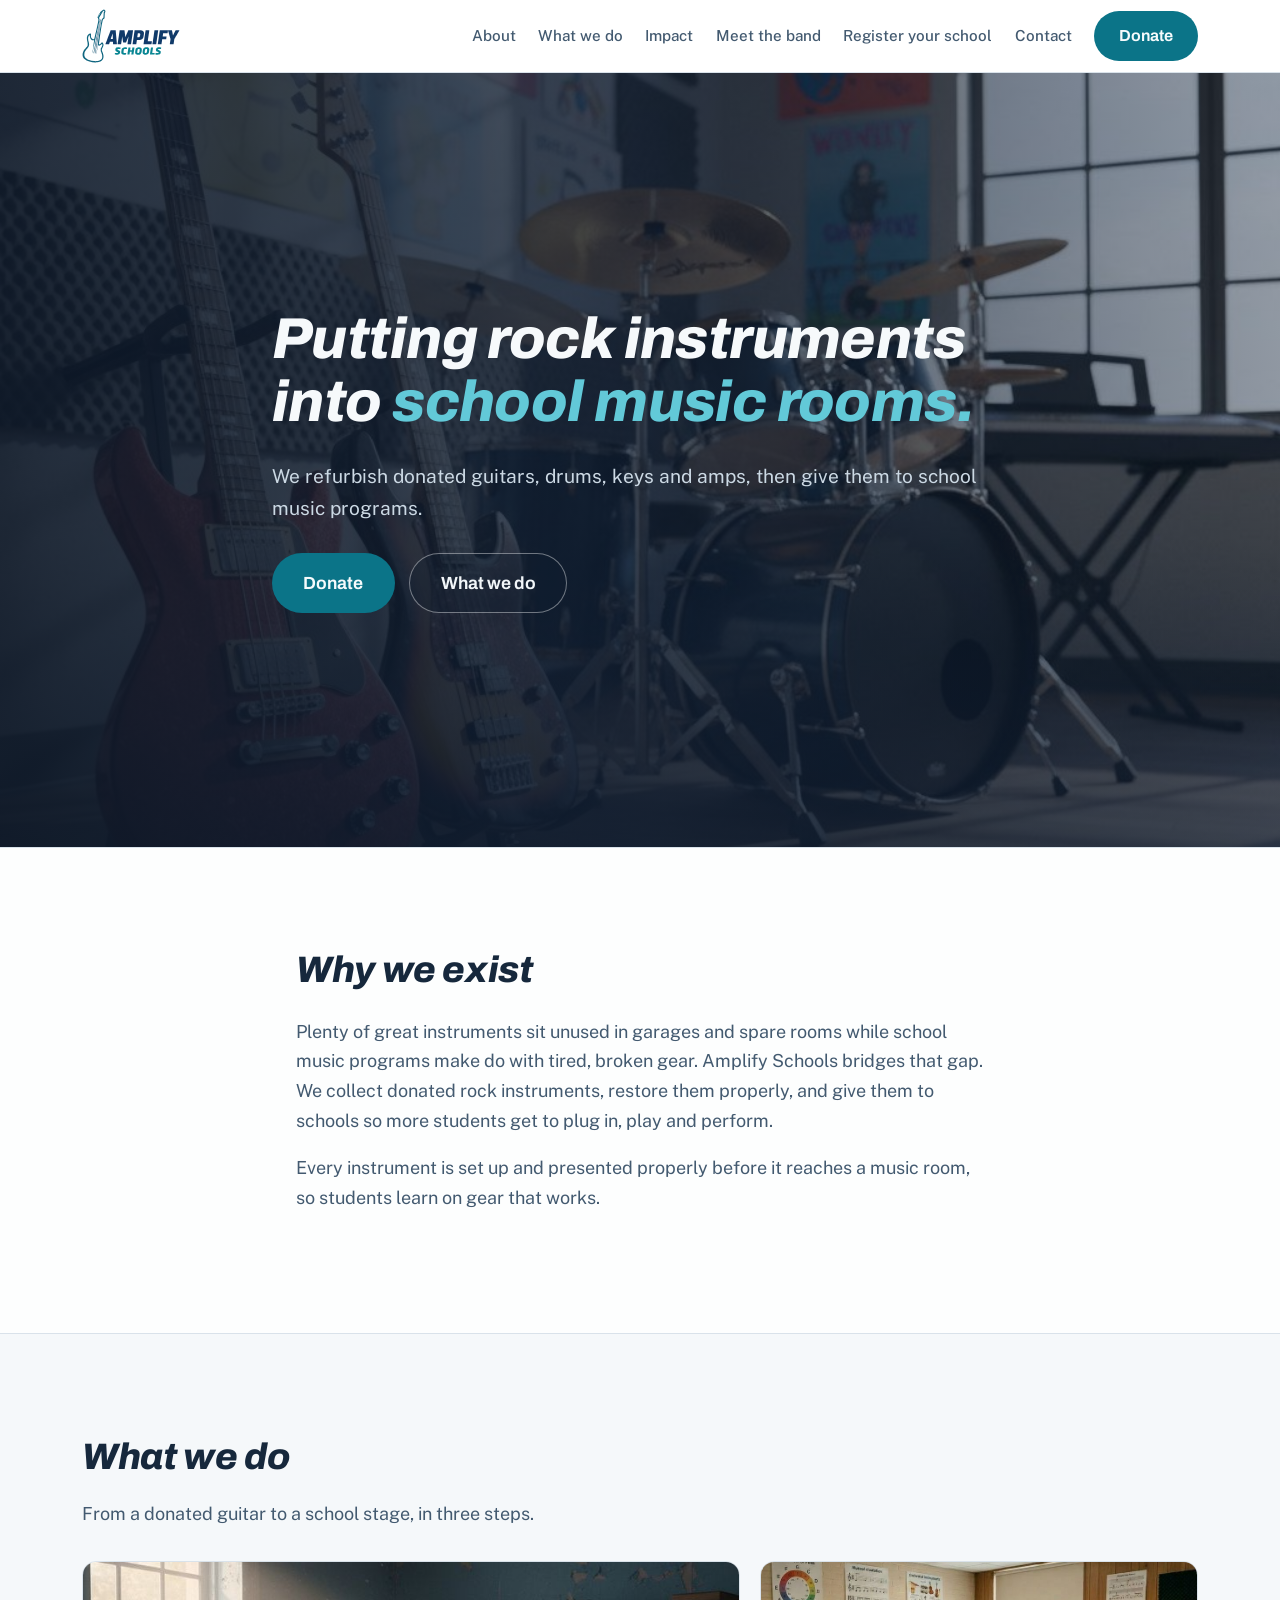
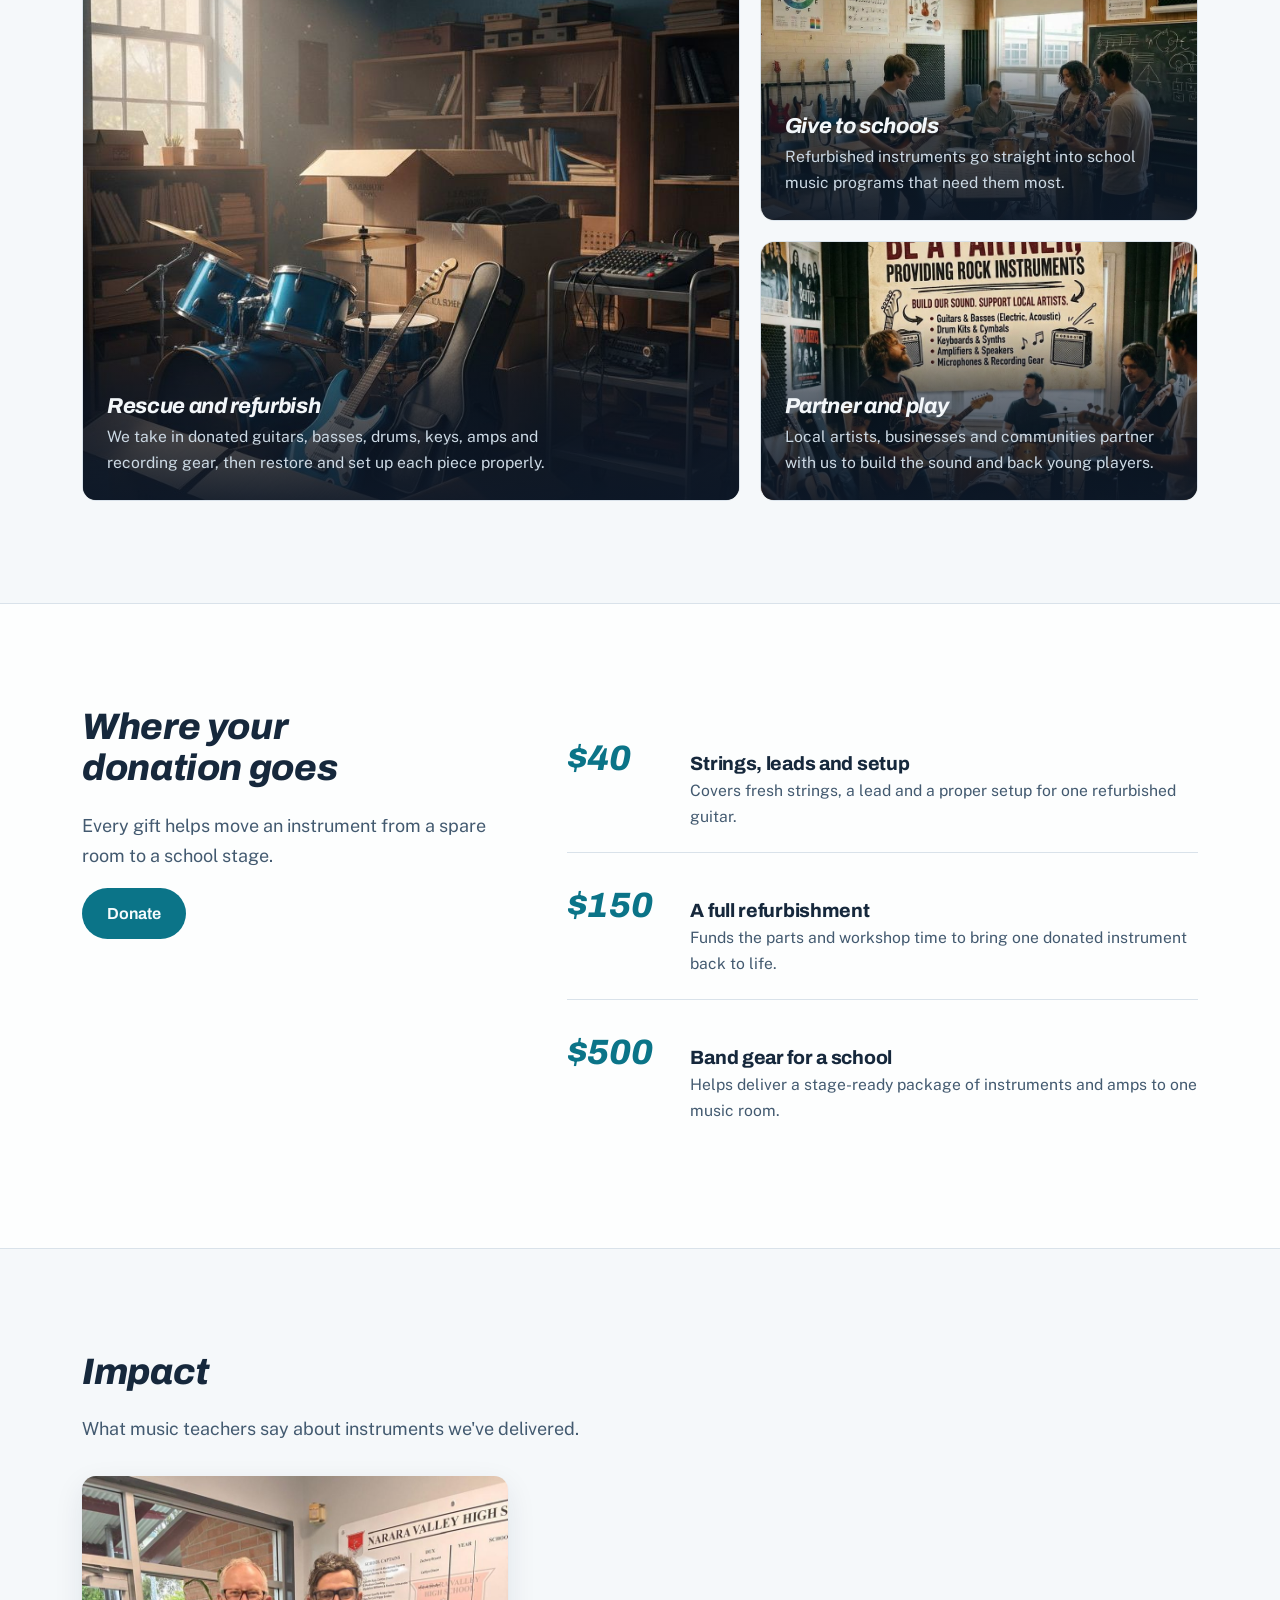
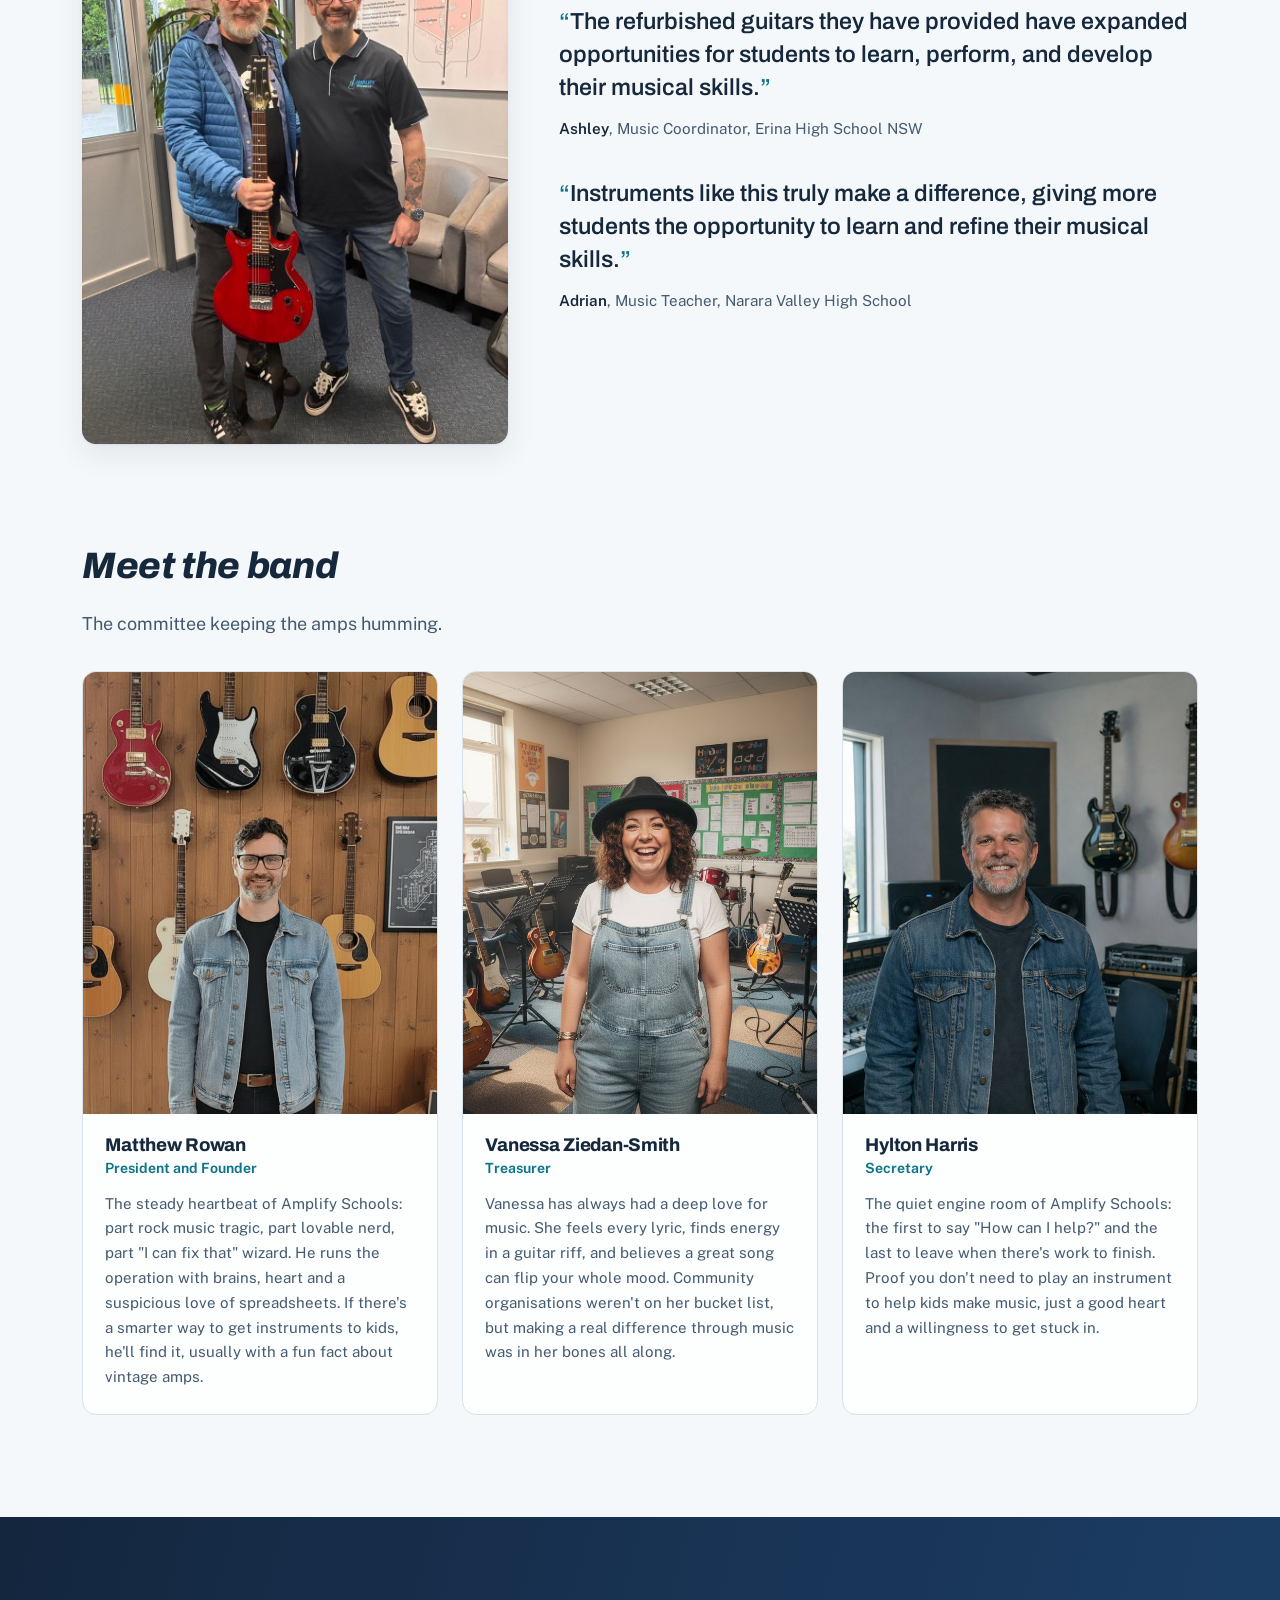
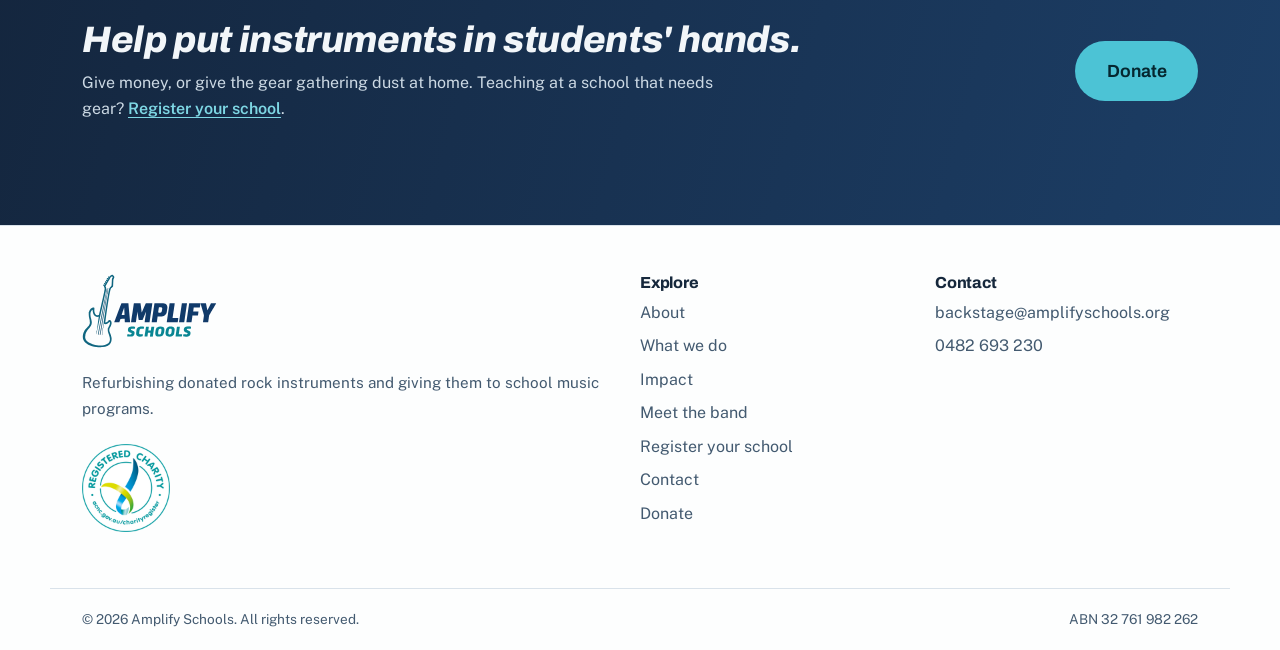
==== index.html @ 99ada8d9 "Help Google treat amplifyschools.org as the official site The site is published in two places (Hosti" ====
<!doctype html>
<html lang="en-AU">
<head>
  <meta charset="utf-8">
  <meta name="viewport" content="width=device-width, initial-scale=1">
  <title>Amplify Schools | Rock instruments for school music programs</title>
  <meta name="description" content="Amplify Schools refurbishes donated guitars, drums, keyboards and amps and gives them to school music programs. Donate money or instruments today.">
  <link rel="canonical" href="https://amplifyschools.org/">
  <meta property="og:title" content="Amplify Schools">
  <meta property="og:description" content="Putting rock instruments into school music rooms.">
  <meta property="og:type" content="website">
  <meta property="og:url" content="https://amplifyschools.org/">
  <meta property="og:site_name" content="Amplify Schools">
  <meta property="og:locale" content="en_AU">
  <meta property="og:image" content="https://amplifyschools.org/assets/img/hero-music-room.jpg">
  <script type="application/ld+json">
  {
    "@context": "https://schema.org",
    "@graph": [
      {
        "@type": "NGO",
        "@id": "https://amplifyschools.org/#organization",
        "name": "Amplify Schools",
        "legalName": "Amplify Schools Incorporated",
        "url": "https://amplifyschools.org/",
        "logo": "https://amplifyschools.org/assets/img/logo.svg",
        "image": "https://amplifyschools.org/assets/img/hero-music-room.jpg",
        "description": "Amplify Schools is an Australian registered charity that refurbishes donated guitars, drums, keyboards and amps and gives them to school music programs.",
        "email": "backstage@amplifyschools.org",
        "telephone": "+61 482 693 230",
        "identifier": {
          "@type": "PropertyValue",
          "propertyID": "ABN",
          "value": "32 761 982 262"
        },
        "areaServed": {
          "@type": "Country",
          "name": "Australia"
        }
      },
      {
        "@type": "WebSite",
        "@id": "https://amplifyschools.org/#website",
        "name": "Amplify Schools",
        "url": "https://amplifyschools.org/",
        "inLanguage": "en-AU",
        "publisher": { "@id": "https://amplifyschools.org/#organization" }
      }
    ]
  }
  </script>
  <link rel="icon" href="data:image/svg+xml,%3Csvg xmlns='http://www.w3.org/2000/svg' viewBox='0 0 64 64'%3E%3Crect width='64' height='64' rx='14' fill='%231c3e66'/%3E%3Ctext x='33' y='47' font-family='Arial, sans-serif' font-size='42' font-weight='800' font-style='italic' text-anchor='middle' fill='%234cc3d5'%3EA%3C/text%3E%3C/svg%3E">
  <link rel="preload" href="assets/fonts/archivo-latin-wght-italic.woff2" as="font" type="font/woff2" crossorigin>
  <link rel="preload" href="assets/fonts/public-sans-latin-wght-normal.woff2" as="font" type="font/woff2" crossorigin>
  <link rel="stylesheet" href="assets/css/styles.css?v=14">
  <script>document.documentElement.classList.add("js");</script>
</head>
<body>
  <a class="skip-link" href="#main">Skip to content</a>

  <header class="site-header">
    <nav class="nav container" aria-label="Main">
      <a class="brand" href="index.html" aria-label="Amplify Schools home">
          <picture>
            <source srcset="assets/img/logo-dark.svg" media="(prefers-color-scheme: dark)">
            <img class="brand-logo" src="assets/img/logo.svg" alt="Amplify Schools" width="1960" height="1077">
          </picture>
        </a>
      <button class="nav-toggle" aria-expanded="false" aria-controls="nav-links">Menu</button>
      <ul class="nav-links" id="nav-links">
        <li><a href="#about">About</a></li>
        <li><a href="#programs">What we do</a></li>
        <li><a href="#impact">Impact</a></li>
        <li><a href="#band">Meet the band</a></li>
        <li><a href="register.html">Register your school</a></li>
        <li><a href="contact.html">Contact</a></li>
        <li class="nav-cta"><a class="btn btn-primary" href="donate.html">Donate</a></li>
      </ul>
    </nav>
  </header>

  <main id="main">

    <!-- ===== Cinematic hero ===== -->
    <section class="hero-cinema">
      <img class="hero-bg" src="assets/img/hero-music-room.jpg" alt="" width="1024" height="768" fetchpriority="high">
      <div class="container">
        <div class="hero-content">
          <h1>Putting rock instruments into <span class="accent-word">school music rooms.</span></h1>
          <p class="lede">We refurbish donated guitars, drums, keys and amps, then give them to school music programs.</p>
          <div class="hero-actions">
            <a class="btn btn-primary btn-lg" href="donate.html">Donate</a>
            <a class="btn btn-ghost-light btn-lg" href="#programs">What we do</a>
          </div>
        </div>
      </div>
    </section>

    <!-- ===== Mission ===== -->
    <section class="mission section" id="about">
      <div class="container mission-inner reveal">
        <h2>Why we exist</h2>
        <!-- EDIT ME: tune this to your official mission wording -->
        <p class="lede">Plenty of great instruments sit unused in garages and spare rooms while school music programs make do with tired, broken gear. Amplify Schools bridges that gap. We collect donated rock instruments, restore them properly, and give them to schools so more students get to plug in, play and perform.</p>
        <p class="lede">Every instrument is set up and presented properly before it reaches a music room, so students learn on gear that works.</p>
      </div>
    </section>

    <!-- ===== Programs ===== -->
    <section class="section" id="programs">
      <div class="container">
        <div class="reveal">
          <h2>What we do</h2>
          <p class="lede" style="margin-bottom: 2rem;">From a donated guitar to a school stage, in three steps.</p>
        </div>
        <div class="programs-grid reveal">
          <article class="program-card feature">
            <img src="assets/img/program-refurbish.jpg" alt="Donated guitars and drums being unboxed in a workshop" width="819" height="1024" loading="lazy">
            <div class="program-body">
              <h3>Rescue and refurbish</h3>
              <p>We take in donated guitars, basses, drums, keys, amps and recording gear, then restore and set up each piece properly.</p>
            </div>
          </article>
          <article class="program-card">
            <img src="assets/img/program-schools.jpg" alt="Students playing guitars and drums together in a school music classroom" width="1000" height="666" loading="lazy">
            <div class="program-body">
              <h3>Give to schools</h3>
              <p>Refurbished instruments go straight into school music programs that need them most.</p>
            </div>
          </article>
          <article class="program-card">
            <img src="assets/img/program-partners.jpg" alt="A band playing beneath an Amplify Schools partner banner about providing rock instruments" width="1000" height="666" loading="lazy">
            <div class="program-body">
              <h3>Partner and play</h3>
              <p>Local artists, businesses and communities partner with us to build the sound and back young players.</p>
            </div>
          </article>
        </div>
      </div>
    </section>

    <!-- ===== Donation tiers ===== -->
    <section class="tiers section">
      <div class="container tiers-grid">
        <div class="tiers-copy reveal">
          <h2>Where your donation goes</h2>
          <p class="lede">Every gift helps move an instrument from a spare room to a school stage.</p>
          <p><a class="btn btn-primary" href="donate.html">Donate</a></p>
        </div>
        <!-- EDIT ME: adjust amounts and descriptions to your real refurbishment costs -->
        <ul class="tier-list reveal">
          <li class="tier-row">
            <span class="tier-amount">$40</span>
            <div>
              <h3>Strings, leads and setup</h3>
              <p>Covers fresh strings, a lead and a proper setup for one refurbished guitar.</p>
            </div>
          </li>
          <li class="tier-row">
            <span class="tier-amount">$150</span>
            <div>
              <h3>A full refurbishment</h3>
              <p>Funds the parts and workshop time to bring one donated instrument back to life.</p>
            </div>
          </li>
          <li class="tier-row">
            <span class="tier-amount">$500</span>
            <div>
              <h3>Band gear for a school</h3>
              <p>Helps deliver a stage-ready package of instruments and amps to one music room.</p>
            </div>
          </li>
        </ul>
      </div>
    </section>

    <!-- ===== Impact ===== -->
    <section class="section" id="impact">
      <div class="container">
        <div class="reveal">
          <h2>Impact</h2>
          <p class="lede" style="margin-bottom: 2rem;">What music teachers say about instruments we've delivered.</p>
        </div>
        <div class="impact-grid reveal">
          <div class="impact-photo">
            <img src="assets/img/impact-nvhs.jpg" alt="Handing over a refurbished red electric guitar at Narara Valley High School" width="900" height="1200" loading="lazy">
          </div>
          <div class="impact-quotes">
            <blockquote>
              <p>The refurbished guitars they have provided have expanded opportunities for students to learn, perform, and develop their musical skills.</p>
              <cite><strong>Ashley</strong>, Music Coordinator, Erina High School NSW</cite>
            </blockquote>
            <blockquote>
              <p>Instruments like this truly make a difference, giving more students the opportunity to learn and refine their musical skills.</p>
              <cite><strong>Adrian</strong>, Music Teacher, Narara Valley High School</cite>
            </blockquote>
          </div>
        </div>
      </div>
    </section>

    <!-- ===== Meet the band ===== -->
    <section class="section" id="band" style="padding-top: 0;">
      <div class="container">
        <div class="reveal">
          <h2>Meet the band</h2>
          <p class="lede" style="margin-bottom: 2rem;">The committee keeping the amps humming.</p>
        </div>
        <div class="team-grid reveal">
          <article class="team-card">
            <img src="assets/img/team-matthew.jpg?v=2" alt="Matthew Rowan standing in front of a wall of guitars" width="700" height="875" loading="lazy">
            <div class="team-body">
              <h3>Matthew Rowan</h3>
              <p class="team-role">President and Founder</p>
              <p class="team-bio">The steady heartbeat of Amplify Schools: part rock music tragic, part lovable nerd, part "I can fix that" wizard. He runs the operation with brains, heart and a suspicious love of spreadsheets. If there's a smarter way to get instruments to kids, he'll find it, usually with a fun fact about vintage amps.</p>
            </div>
          </article>
          <article class="team-card">
            <img src="assets/img/team-vanessa.jpg" alt="Vanessa Ziedan-Smith in a school music classroom" width="700" height="875" loading="lazy">
            <div class="team-body">
              <h3>Vanessa Ziedan-Smith</h3>
              <p class="team-role">Treasurer</p>
              <p class="team-bio">Vanessa has always had a deep love for music. She feels every lyric, finds energy in a guitar riff, and believes a great song can flip your whole mood. Community organisations weren't on her bucket list, but making a real difference through music was in her bones all along.</p>
            </div>
          </article>
          <article class="team-card">
            <img src="assets/img/team-hylton.jpg" alt="Hylton Harris in a music studio with guitars on the wall" width="700" height="875" loading="lazy">
            <div class="team-body">
              <h3>Hylton Harris</h3>
              <p class="team-role">Secretary</p>
              <p class="team-bio">The quiet engine room of Amplify Schools: the first to say "How can I help?" and the last to leave when there's work to finish. Proof you don't need to play an instrument to help kids make music, just a good heart and a willingness to get stuck in.</p>
            </div>
          </article>
        </div>
      </div>
    </section>

    <!-- ===== CTA band ===== -->
    <section class="cta-band section">
      <div class="container">
        <div>
          <h2>Help put instruments in students' hands.</h2>
          <p>Give money, or give the gear gathering dust at home. Teaching at a school that needs gear? <a class="cta-band-link" href="register.html">Register your school</a>.</p>
        </div>
        <a class="btn btn-primary btn-lg" href="donate.html">Donate</a>
      </div>
    </section>

  </main>

  <!-- ===== Footer ===== -->
  <footer class="site-footer" id="contact">
    <div class="container footer-grid">
      <div class="footer-about">
        <a class="brand" href="index.html" aria-label="Amplify Schools home">
          <picture>
            <source srcset="assets/img/logo-dark.svg" media="(prefers-color-scheme: dark)">
            <img class="brand-logo" src="assets/img/logo.svg" alt="Amplify Schools" width="1960" height="1077">
          </picture>
        </a>
        <p>Refurbishing donated rock instruments and giving them to school music programs.</p>
        <!-- EDIT ME: the Tick links to an ACNC Charity Register search for our ABN; swap in the direct listing URL (every page footer, plus the note on donate.html) -->
        <a class="charity-tick" href="https://www.acnc.gov.au/charity/charities?search=32761982262">
          <picture>
            <source srcset="assets/img/acnc-charity-tick-dark.webp" media="(prefers-color-scheme: dark)">
            <img src="assets/img/acnc-charity-tick.webp" alt="Registered charity: view our listing on the ACNC Charity Register" width="264" height="264" loading="lazy">
          </picture>
        </a>
      </div>
      <div>
        <h3>Explore</h3>
        <ul>
          <li><a href="#about">About</a></li>
          <li><a href="#programs">What we do</a></li>
          <li><a href="#impact">Impact</a></li>
          <li><a href="#band">Meet the band</a></li>
          <li><a href="register.html">Register your school</a></li>
          <li><a href="contact.html">Contact</a></li>
          <li><a href="donate.html">Donate</a></li>
        </ul>
      </div>
      <div>
        <h3>Contact</h3>
        <ul>
          <!-- EDIT ME: real contact details -->
          <li><a href="mailto:backstage@amplifyschools.org">backstage@amplifyschools.org</a></li>
          <li><a href="tel:+61482693230">0482 693 230</a></li>
        </ul>
      </div>
    </div>
    <div class="container footer-legal">
      <p>&copy; <span id="year">2026</span> Amplify Schools. All rights reserved.</p>
      <p>ABN 32 761 982 262</p>
    </div>
  </footer>

  <script src="assets/js/main.js?v=13"></script>
</body>
</html>
---- assets/css/styles.css ----
/* ============================================================
   Amplify Schools - site stylesheet
   Brand: navy #1c3e66 + teal #0b7488, from the Amplify Schools
   logo (stacked bold-italic wordmark, electric guitar outline).
   Teal is the single interactive accent; navy is structural
   (headings, hero scrim, CTA band). Auto light/dark.
   Type: Archivo (display, heavy italic echoes the logo)
         + Public Sans (body). Self-hosted.
   ============================================================ */

/* ---------- Fonts (self-hosted, variable weight) ---------- */
@font-face {
  font-family: "Archivo";
  font-style: normal;
  font-weight: 100 900;
  font-display: swap;
  src: url("../fonts/archivo-latin-wght-normal.woff2") format("woff2-variations");
}
@font-face {
  font-family: "Archivo";
  font-style: italic;
  font-weight: 100 900;
  font-display: swap;
  src: url("../fonts/archivo-latin-wght-italic.woff2") format("woff2-variations");
}
@font-face {
  font-family: "Public Sans";
  font-style: normal;
  font-weight: 100 900;
  font-display: swap;
  src: url("../fonts/public-sans-latin-wght-normal.woff2") format("woff2-variations");
}
@font-face {
  font-family: "Public Sans";
  font-style: italic;
  font-weight: 100 900;
  font-display: swap;
  src: url("../fonts/public-sans-latin-wght-italic.woff2") format("woff2-variations");
}

/* ---------- Tokens ---------- */
:root {
  --bg: #f5f8fa;
  --surface: #fdfefe;
  --surface-raised: #ffffffee;
  --ink: #16283c;
  --ink-soft: #435a70;
  --line: #d9e2ea;
  --navy: #1c3e66;            /* brand navy: headings, bands, scrims */
  --navy-deep: #14263e;
  --accent: #0b7488;          /* brand teal: ALL interactive elements */
  --accent-hover: #095e6f;
  --accent-ink: #f6fbfc;      /* text on accent */
  --accent-tint: #e2f1f4;     /* soft teal wash */
  --focus: #1d4ed8;

  --font-display: "Archivo", system-ui, sans-serif;
  --font-body: "Public Sans", system-ui, sans-serif;

  --radius: 14px;             /* one radius scale: soft */
  --radius-sm: 10px;
  --shadow: 0 1px 2px rgb(20 38 62 / 0.06), 0 10px 30px rgb(20 38 62 / 0.09);
  --container: 1180px;

  color-scheme: light dark;
}

@media (prefers-color-scheme: dark) {
  :root {
    --bg: #0c141d;
    --surface: #131e2a;
    --surface-raised: #16222fee;
    --ink: #e7edf3;
    --ink-soft: #a0aebd;
    --line: #263647;
    --navy: #1c3e66;
    --navy-deep: #101d30;
    --accent: #4cc3d5;
    --accent-hover: #74d2e0;
    --accent-ink: #052730;
    --accent-tint: #12303a;
    --focus: #93b4f8;
    --shadow: 0 1px 2px rgb(0 0 0 / 0.4), 0 10px 30px rgb(0 0 0 / 0.4);
  }
}

/* ---------- Reset & base ---------- */
*, *::before, *::after { box-sizing: border-box; }
html { scroll-behavior: smooth; }
body {
  margin: 0;
  font-family: var(--font-body);
  font-size: 1rem;
  line-height: 1.65;
  color: var(--ink);
  background: var(--bg);
  -webkit-font-smoothing: antialiased;
}
img { max-width: 100%; height: auto; display: block; }
a { color: var(--accent); text-underline-offset: 3px; }
a:hover { color: var(--accent-hover); }
:focus-visible { outline: 3px solid var(--focus); outline-offset: 2px; border-radius: 4px; }

h1, h2, h3 {
  font-family: var(--font-display);
  font-weight: 750;
  line-height: 1.12;
  letter-spacing: -0.015em;
  margin: 0 0 0.5em;
  text-wrap: balance;
}
/* Display headings echo the logo's heavy italic */
h1, h2 { font-style: italic; font-weight: 800; letter-spacing: -0.01em; }
h1 { font-size: clamp(2.2rem, 4.8vw, 3.6rem); line-height: 1.1; padding-bottom: 0.08em; }
h2 { font-size: clamp(1.6rem, 3vw, 2.3rem); line-height: 1.14; padding-bottom: 0.06em; }
h3 { font-size: 1.2rem; }
p { margin: 0 0 1em; max-width: 65ch; }
.lede { font-size: 1.125rem; color: var(--ink-soft); }

.container { max-width: var(--container); margin-inline: auto; padding-inline: clamp(1rem, 4vw, 2rem); }
.section { padding-block: clamp(3.5rem, 8vw, 6.5rem); }

.icon { width: 1.25em; height: 1.25em; fill: currentColor; flex: none; vertical-align: -0.22em; }

.visually-hidden {
  position: absolute; width: 1px; height: 1px;
  clip-path: inset(50%); overflow: hidden; white-space: nowrap;
}
.skip-link {
  position: absolute; left: 1rem; top: -3rem; z-index: 100;
  background: var(--surface); color: var(--ink);
  padding: 0.6rem 1rem; border-radius: var(--radius-sm);
  transition: top 0.15s ease;
}
.skip-link:focus { top: 1rem; }

/* ---------- Scroll reveal (progressive enhancement) ---------- */
/* Hidden state only applies when JS is running (html.js) and
   the user has not asked for reduced motion. */
@media (prefers-reduced-motion: no-preference) {
  html.js .reveal {
    opacity: 0; transform: translateY(22px);
    transition: opacity 0.7s cubic-bezier(0.16, 1, 0.3, 1),
                transform 0.7s cubic-bezier(0.16, 1, 0.3, 1);
  }
  html.js .reveal.in { opacity: 1; transform: none; }
}
@media (prefers-reduced-motion: reduce) {
  html { scroll-behavior: auto; }
  *, *::before, *::after { transition: none !important; animation: none !important; }
}

/* ---------- Buttons ---------- */
.btn {
  display: inline-flex; align-items: center; justify-content: center; gap: 0.5rem;
  font-family: var(--font-display); font-weight: 650; font-size: 1rem;
  padding: 0.7rem 1.5rem; border-radius: 999px;
  border: 1.5px solid transparent; cursor: pointer;
  text-decoration: none; white-space: nowrap;
  transition: background 0.18s ease, color 0.18s ease, transform 0.12s ease,
              border-color 0.18s ease, box-shadow 0.18s ease;
}
.btn:hover { transform: translateY(-1px); }
.btn:active { transform: scale(0.98); }
.btn-primary { background: var(--accent); color: var(--accent-ink); }
.btn-primary:hover { background: var(--accent-hover); color: var(--accent-ink); box-shadow: var(--shadow); }
.btn-ghost { border-color: var(--line); color: var(--ink); background: transparent; }
.btn-ghost:hover { border-color: var(--ink-soft); color: var(--ink); }
.btn-lg { font-size: 1.1rem; padding: 0.9rem 1.9rem; }

/* Ghost button variant for use on the dark hero photo */
.btn-ghost-light { border-color: #ffffff66; color: #f2f6f9; background: rgb(16 29 48 / 0.35); }
.btn-ghost-light:hover { border-color: #ffffffb3; color: #ffffff; }

/* ---------- Header ---------- */
.site-header {
  position: sticky; top: 0; z-index: 50;
  background: var(--surface-raised);
  backdrop-filter: blur(12px);
  border-bottom: 1px solid var(--line);
}
.nav {
  display: flex; align-items: center; gap: 1.5rem;
  height: 72px;
}
.brand { display: inline-flex; align-items: center; text-decoration: none; margin-right: auto; }
.brand picture { display: flex; }
.brand-logo { height: 54px; width: auto; flex: none; }
.site-footer .brand-logo { height: 74px; }

.nav-links { display: flex; align-items: center; gap: 1.4rem; list-style: none; margin: 0; padding: 0; }
.nav-links a:not(.btn) {
  color: var(--ink-soft); text-decoration: none; font-weight: 500; font-size: 0.95rem;
}
.nav-links a:not(.btn):hover { color: var(--ink); }
.nav-links a[aria-current="page"]:not(.btn) { color: var(--ink); font-weight: 650; }
.nav-toggle {
  display: none; background: none; border: 1.5px solid var(--line); border-radius: var(--radius-sm);
  color: var(--ink); padding: 0.4rem 0.7rem; font: inherit; cursor: pointer;
}
@media (max-width: 767px) {
  .nav-toggle { display: inline-flex; align-items: center; gap: 0.4rem; }
  .nav-links {
    display: none; position: absolute; top: 72px; left: 0; right: 0;
    flex-direction: column; align-items: stretch; gap: 0;
    background: var(--surface); border-bottom: 1px solid var(--line);
    padding: 0.5rem 1rem 1rem;
  }
  .nav-links.open { display: flex; }
  .nav-links li { border-top: 1px solid var(--line); }
  .nav-links li:first-child { border-top: 0; }
  .nav-links a:not(.btn) { display: block; padding: 0.85rem 0.25rem; }
  .nav-links .nav-cta { padding-top: 0.85rem; border-top: 1px solid var(--line); }
  .nav-links .btn { width: 100%; }
}

/* ---------- Cinematic hero ---------- */
.hero-cinema {
  position: relative; isolation: isolate;
  min-height: min(86dvh, 820px);
  display: flex; align-items: center;
  overflow: hidden;
}
.hero-cinema .hero-bg {
  position: absolute; inset: 0; z-index: -2;
  width: 100%; height: 100%; object-fit: cover;
}
.hero-cinema::after {
  /* navy scrim: strong on the text side, lighter on the right */
  content: ""; position: absolute; inset: 0; z-index: -1;
  background:
    linear-gradient(78deg, rgb(13 24 40 / 0.92) 0%, rgb(16 30 50 / 0.82) 42%, rgb(20 38 62 / 0.42) 100%),
    linear-gradient(to top, rgb(13 24 40 / 0.55), transparent 40%);
}
.hero-cinema .hero-content {
  padding-block: clamp(4rem, 9vw, 7rem);
  max-width: 46rem;
}
.hero-cinema h1 { color: #f6f9fb; margin-bottom: 0.4em; }
.hero-cinema h1 .accent-word { color: #62c9d8; }
.hero-cinema .lede { color: #ccd9e4; margin-bottom: 1.8rem; font-size: 1.2rem; }
.hero-actions { display: flex; flex-wrap: wrap; gap: 0.9rem; align-items: center; }

/* ---------- Mission ---------- */
.mission { border-block: 1px solid var(--line); background: var(--surface); }
.mission-inner { max-width: 47rem; }
.mission h2 { margin-bottom: 0.6em; }
.mission p { max-width: none; }

/* ---------- Programs (asymmetric grid) ---------- */
.programs-grid {
  display: grid; gap: 1.25rem;
  grid-template-columns: minmax(0, 3fr) minmax(0, 2fr);
  grid-template-rows: auto auto;
}
.program-card {
  position: relative; display: flex; flex-direction: column; justify-content: flex-end;
  border-radius: var(--radius); overflow: hidden; min-height: 260px;
  background: var(--surface); border: 1px solid var(--line);
}
.program-card.feature { grid-row: 1 / 3; min-height: 500px; }
.program-card img {
  position: absolute; inset: 0; width: 100%; height: 100%; object-fit: cover;
  transition: transform 0.6s cubic-bezier(0.16, 1, 0.3, 1);
}
.program-card:hover img { transform: scale(1.04); }
.program-card .program-body {
  position: relative; padding: 1.5rem;
  background: linear-gradient(to top, rgb(13 24 40 / 0.92), rgb(13 24 40 / 0.6) 60%, transparent);
  color: #f2f6f9; padding-top: 4.5rem;
}
.program-body h3 { color: inherit; margin-bottom: 0.25em; font-size: 1.35rem; font-style: italic; font-weight: 750; }
.program-body p { color: #ccd9e4; margin: 0; font-size: 0.98rem; max-width: 44ch; }
@media (max-width: 860px) {
  .programs-grid { grid-template-columns: 1fr; }
  .program-card.feature { grid-row: auto; min-height: 320px; }
}

/* ---------- Donation tiers ---------- */
.tiers { background: var(--surface); border-block: 1px solid var(--line); }
.tiers-grid {
  display: grid; gap: clamp(2rem, 5vw, 4.5rem);
  grid-template-columns: minmax(0, 2fr) minmax(0, 3fr);
  align-items: start;
}
.tiers-copy h2 { margin-bottom: 0.5em; }
.tier-list { list-style: none; margin: 0; padding: 0; }
.tier-row {
  display: grid; grid-template-columns: auto 1fr; gap: 1.4rem; align-items: baseline;
  padding: 1.4rem 0;
}
.tier-row + .tier-row { border-top: 1px solid var(--line); }
.tier-amount {
  font-family: var(--font-display); font-style: italic; font-weight: 800; font-size: 2.2rem;
  color: var(--accent); min-width: 4.6ch; padding-bottom: 2px;
}
.tier-row h3 { margin-bottom: 0.2em; }
.tier-row p { margin: 0; color: var(--ink-soft); font-size: 0.98rem; }
@media (max-width: 860px) {
  .tiers-grid { grid-template-columns: 1fr; }
}

/* ---------- Impact (photo + quotes) ---------- */
.impact-grid {
  display: grid; gap: clamp(1.5rem, 4vw, 3.5rem);
  grid-template-columns: minmax(0, 2fr) minmax(0, 3fr);
  align-items: center;
}
.impact-photo img {
  width: 100%; aspect-ratio: 3 / 4; object-fit: cover;
  border-radius: var(--radius); box-shadow: var(--shadow);
}
.impact-quotes { display: grid; gap: 2.2rem; }
.impact-quotes blockquote { margin: 0; }
.impact-quotes blockquote p {
  font-family: var(--font-display); font-weight: 560;
  font-size: clamp(1.15rem, 2vw, 1.45rem); line-height: 1.42;
  color: var(--ink); max-width: none; margin-bottom: 0.7rem;
}
.impact-quotes blockquote p::before { content: "\201C"; color: var(--accent); }
.impact-quotes blockquote p::after { content: "\201D"; color: var(--accent); }
.impact-quotes cite {
  font-style: normal; color: var(--ink-soft); font-size: 0.95rem;
}
.impact-quotes cite strong { color: var(--ink); font-weight: 600; }
@media (max-width: 860px) {
  .impact-grid { grid-template-columns: 1fr; }
  .impact-photo { max-width: 420px; }
}

/* ---------- Meet the band ---------- */
.team-grid {
  display: grid; gap: 1.5rem;
  grid-template-columns: repeat(3, minmax(0, 1fr));
}
.team-card {
  background: var(--surface); border: 1px solid var(--line);
  border-radius: var(--radius); overflow: hidden;
  transition: transform 0.3s cubic-bezier(0.16, 1, 0.3, 1), box-shadow 0.3s ease;
}
.team-card:hover { transform: translateY(-4px); box-shadow: var(--shadow); }
.team-card img { width: 100%; aspect-ratio: 4 / 5; object-fit: cover; }
.team-card .team-body { padding: 1.3rem 1.4rem 1.5rem; }
.team-card h3 { margin: 0 0 0.1rem; font-size: 1.15rem; }
.team-card .team-role {
  color: var(--accent); font-weight: 650; font-size: 0.88rem;
  margin: 0 0 0.7rem;
}
.team-card .team-bio { margin: 0; color: var(--ink-soft); font-size: 0.94rem; }
@media (max-width: 900px) {
  .team-grid { grid-template-columns: 1fr; max-width: 400px; }
}

/* ---------- CTA band ---------- */
.cta-band {
  background: linear-gradient(105deg, var(--navy-deep), var(--navy));
  color: #f2f6f9;
}
.cta-band .container {
  display: flex; flex-wrap: wrap; align-items: center; justify-content: space-between; gap: 1.5rem;
}
.cta-band h2 { color: inherit; margin: 0; }
.cta-band p { color: #ccd9e4; margin: 0.35em 0 0; }
.cta-band .btn-primary { background: #4cc3d5; color: #052730; }
.cta-band .btn-primary:hover { background: #74d2e0; color: #052730; }
.cta-band-link { color: #7ed7e4; font-weight: 600; }
.cta-band-link:hover { color: #a5e4ee; }

/* ---------- Footer ---------- */
.site-footer { border-top: 1px solid var(--line); background: var(--surface); }
.footer-grid {
  display: grid; gap: 2rem; padding-block: 3rem;
  grid-template-columns: minmax(0, 2fr) minmax(0, 1fr) minmax(0, 1fr);
}
.footer-grid h3 { font-size: 1rem; }
.footer-grid ul { list-style: none; margin: 0; padding: 0; display: grid; gap: 0.45rem; }
.footer-grid a { color: var(--ink-soft); text-decoration: none; }
.footer-grid a:hover { color: var(--ink); text-decoration: underline; }
.footer-about p { color: var(--ink-soft); font-size: 0.95rem; margin-top: 0.9rem; }
.footer-social { display: flex; gap: 0.8rem; margin-top: 0.8rem; }
.footer-social a { color: var(--ink-soft); }
.footer-social .icon { width: 1.4em; height: 1.4em; }
.footer-legal {
  border-top: 1px solid var(--line); padding-block: 1.2rem;
  font-size: 0.85rem; color: var(--ink-soft);
  display: flex; flex-wrap: wrap; gap: 0.5rem 2rem; justify-content: space-between;
}
.footer-legal p { margin: 0; max-width: none; }
@media (max-width: 767px) {
  .footer-grid { grid-template-columns: 1fr; }
}

/* ---------- ACNC Registered Charity Tick ---------- */
/* Official ACNC artwork: never recolour, redraw or distort it.
   ACNC style guide: at least 15mm wide (about 57px), 5mm (about 19px)
   clear space all round, and always linked to our listing on the
   ACNC Charity Register. The colour Tick is for light backgrounds;
   <picture> swaps in the white (reversed) Tick for dark mode. */
.charity-tick { display: inline-flex; margin-top: 0.5rem; }
.charity-tick picture { display: flex; }
.charity-tick img { width: 88px; height: 88px; }
.charity-tick:focus-visible { border-radius: 50%; }

/* Donate page: Tick plus a one-line note, as a single link */
.charity-note {
  display: flex; align-items: center; gap: 1.25rem;
  margin-top: 1.4rem; padding-top: 1.4rem; border-top: 1px solid var(--line);
  color: var(--ink-soft); font-size: 0.92rem; line-height: 1.5; text-decoration: none;
}
.charity-note:hover { color: var(--ink-soft); }
.charity-note picture { display: flex; flex: none; }
.charity-note img { width: 72px; height: 72px; }
.charity-note strong { display: block; color: var(--ink); font-weight: 650; }
.charity-note-link { color: var(--accent); text-decoration: underline; text-underline-offset: 3px; }
.charity-note:hover .charity-note-link { color: var(--accent-hover); }

/* ============================================================
   Donate page
   ============================================================ */
.donate-intro { padding-block: clamp(2.5rem, 6vw, 4.5rem) 0; }
.donate-intro .lede { max-width: 56ch; }

.donate-layout {
  display: grid; gap: clamp(1.5rem, 4vw, 3rem);
  grid-template-columns: minmax(0, 3fr) minmax(0, 2fr);
  align-items: start;
}
@media (max-width: 860px) {
  .donate-layout { grid-template-columns: 1fr; }
}

.donate-card {
  background: var(--surface); border: 1px solid var(--line);
  border-radius: var(--radius); box-shadow: var(--shadow);
  padding: clamp(1.4rem, 3vw, 2.2rem);
}

.freq-toggle {
  display: grid; grid-template-columns: 1fr 1fr; gap: 0;
  border: 1.5px solid var(--line); border-radius: 999px; overflow: hidden;
  margin-bottom: 1.4rem;
}
.freq-toggle button {
  font: inherit; font-family: var(--font-display); font-weight: 650;
  padding: 0.65rem 1rem; border: 0; background: transparent; color: var(--ink-soft);
  cursor: pointer; transition: background 0.15s ease, color 0.15s ease;
}
.freq-toggle button[aria-pressed="true"] { background: var(--accent); color: var(--accent-ink); }

.amount-grid { display: grid; grid-template-columns: repeat(3, 1fr); gap: 0.7rem; margin-bottom: 1rem; }
.amount-grid button {
  font: inherit; font-family: var(--font-display); font-weight: 700; font-size: 1.15rem;
  padding: 0.85rem 0.5rem; cursor: pointer;
  border: 1.5px solid var(--line); border-radius: var(--radius-sm);
  background: transparent; color: var(--ink);
  transition: border-color 0.15s ease, background 0.15s ease, transform 0.1s ease;
}
.amount-grid button:hover { border-color: var(--accent); }
.amount-grid button:active { transform: scale(0.98); }
.amount-grid button[aria-pressed="true"] {
  border-color: var(--accent); background: var(--accent-tint); color: var(--accent);
}
@media (max-width: 480px) { .amount-grid { grid-template-columns: repeat(2, 1fr); } }

.custom-amount { margin-bottom: 1.4rem; }
.custom-amount label { display: block; font-weight: 600; font-size: 0.92rem; margin-bottom: 0.4rem; }
.custom-amount .field {
  display: flex; align-items: center; gap: 0.5rem;
  border: 1.5px solid var(--line); border-radius: var(--radius-sm);
  padding: 0 0.9rem; background: var(--bg);
}
.custom-amount .field:focus-within { border-color: var(--focus); }
.custom-amount .currency { color: var(--ink-soft); font-weight: 600; }
.custom-amount input {
  font: inherit; font-size: 1.1rem; border: 0; background: transparent; color: var(--ink);
  padding: 0.75rem 0; width: 100%; outline: none;
}
.custom-amount .hint { font-size: 0.85rem; color: var(--ink-soft); margin: 0.4rem 0 0; }

.donate-submit { width: 100%; }
.donate-note {
  display: flex; gap: 0.5rem; align-items: flex-start;
  font-size: 0.88rem; color: var(--ink-soft); margin: 1rem 0 0;
}
.donate-note .icon { margin-top: 0.15em; }

.donate-alert {
  display: none; margin-top: 1rem; padding: 0.9rem 1.1rem;
  border: 1.5px solid var(--accent); border-radius: var(--radius-sm);
  background: var(--accent-tint); color: var(--ink); font-size: 0.95rem;
}
.donate-alert.show { display: block; }
.donate-alert a { font-weight: 600; }

.give-aside h2 { font-size: 1.35rem; }
.give-item { padding: 1.2rem 0; }
.give-item + .give-item { border-top: 1px solid var(--line); }
.give-item h3 { display: flex; align-items: center; gap: 0.55rem; font-size: 1.05rem; margin-bottom: 0.3em; }
.give-item h3 .icon { color: var(--accent); }
.give-item p { margin: 0; color: var(--ink-soft); font-size: 0.95rem; }
.give-item .bank-details {
  margin: 0.7rem 0 0; padding: 0.8rem 1rem;
  background: var(--bg); border-radius: var(--radius-sm);
  font-size: 0.92rem; color: var(--ink);
}
.give-item .bank-details span { display: block; }
.give-item .bank-details .bank-row { display: flex; align-items: center; justify-content: space-between; gap: 0.75rem; padding: 0.15rem 0; }
.copy-btn {
  display: inline-flex; align-items: center; gap: 0.3rem; flex: none;
  padding: 0.3rem 0.65rem; border: 1px solid var(--line); border-radius: 999px;
  background: transparent; color: var(--accent); font: inherit; font-size: 0.8rem; font-weight: 600;
  cursor: pointer;
}
.copy-btn:hover { border-color: var(--accent); }
.copy-btn .icon { width: 1em; height: 1em; vertical-align: 0; }
.give-item .bank-details .copy-btn span { display: inline; }
.give-item .hint { font-size: 0.85rem; color: var(--ink-soft); margin: 0.5rem 0 0; }

/* ---------- School registration form ---------- */
.form-title { font-size: 1.5rem; margin-bottom: 1.2rem; }
.form-field { margin-bottom: 1.2rem; }
.form-field label {
  display: block; font-weight: 600; font-size: 0.95rem; margin-bottom: 0.4rem;
}
.form-field input,
.form-field textarea,
.form-field select {
  font: inherit; width: 100%; color: var(--ink);
  border: 1.5px solid var(--line); border-radius: var(--radius-sm);
  background: var(--bg); padding: 0.7rem 0.9rem;
}
.form-field textarea { resize: vertical; min-height: 6rem; }
.form-field input:focus-visible,
.form-field textarea:focus-visible,
.form-field select:focus-visible { outline: 3px solid var(--focus); outline-offset: 1px; }
.field-hint { font-size: 0.85rem; color: var(--ink-soft); margin: 0.35rem 0 0; }
.field-error { font-size: 0.88rem; color: #b3261e; margin: 0.35rem 0 0; }
@media (prefers-color-scheme: dark) {
  .field-error { color: #ffb4ab; }
}
.form-field input[aria-invalid="true"],
.form-field textarea[aria-invalid="true"] { border-color: #b3261e; }

.form-check {
  display: grid; grid-template-columns: auto 1fr; gap: 0.7rem;
  align-items: start; margin: 1.4rem 0;
}
.form-check input {
  width: 1.25rem; height: 1.25rem; margin-top: 0.2rem;
  accent-color: var(--accent);
}
.form-check label { font-size: 0.92rem; color: var(--ink-soft); }

/* honeypot: visually removed, still in the DOM for bots */
.hp-field { position: absolute; left: -9999px; width: 1px; height: 1px; overflow: hidden; }

.form-alert {
  display: none; margin-top: 1rem; padding: 0.9rem 1.1rem;
  border: 1.5px solid var(--accent); border-radius: var(--radius-sm);
  background: var(--accent-tint); color: var(--ink); font-size: 0.95rem;
}
.form-alert.show { display: block; }
.form-alert a { font-weight: 600; }

.form-success { text-align: center; padding: 2rem 1rem; }
.form-success .icon { width: 3rem; height: 3rem; color: var(--accent); }
.form-success h3 { margin: 0.8rem 0 0.3rem; }
.form-success p { margin: 0 auto; color: var(--ink-soft); }

.aside-lede { font-weight: 600; margin-bottom: 0.8rem; }
.check-list { list-style: none; margin: 0 0 1.4rem; padding: 0; display: grid; gap: 0.8rem; }
.check-list li { display: grid; grid-template-columns: auto 1fr; gap: 0.6rem; align-items: start; }
.check-list .icon { color: var(--accent); margin-top: 0.2em; }
.aside-note { color: var(--ink-soft); font-size: 0.95rem; }

/* ---------- FAQ ---------- */
.faq { max-width: 46rem; }
.faq details { border-top: 1px solid var(--line); }
.faq details:last-child { border-bottom: 1px solid var(--line); }
.faq summary {
  display: flex; align-items: center; justify-content: space-between; gap: 1rem;
  padding: 1.1rem 0.2rem; cursor: pointer; list-style: none;
  font-family: var(--font-display); font-weight: 650; font-size: 1.05rem;
}
.faq summary::-webkit-details-marker { display: none; }
.faq summary .icon { color: var(--ink-soft); transition: transform 0.2s ease; }
.faq details[open] summary .icon { transform: rotate(180deg); }
.faq details p { color: var(--ink-soft); padding: 0 0.2rem 1.2rem; margin: 0; }
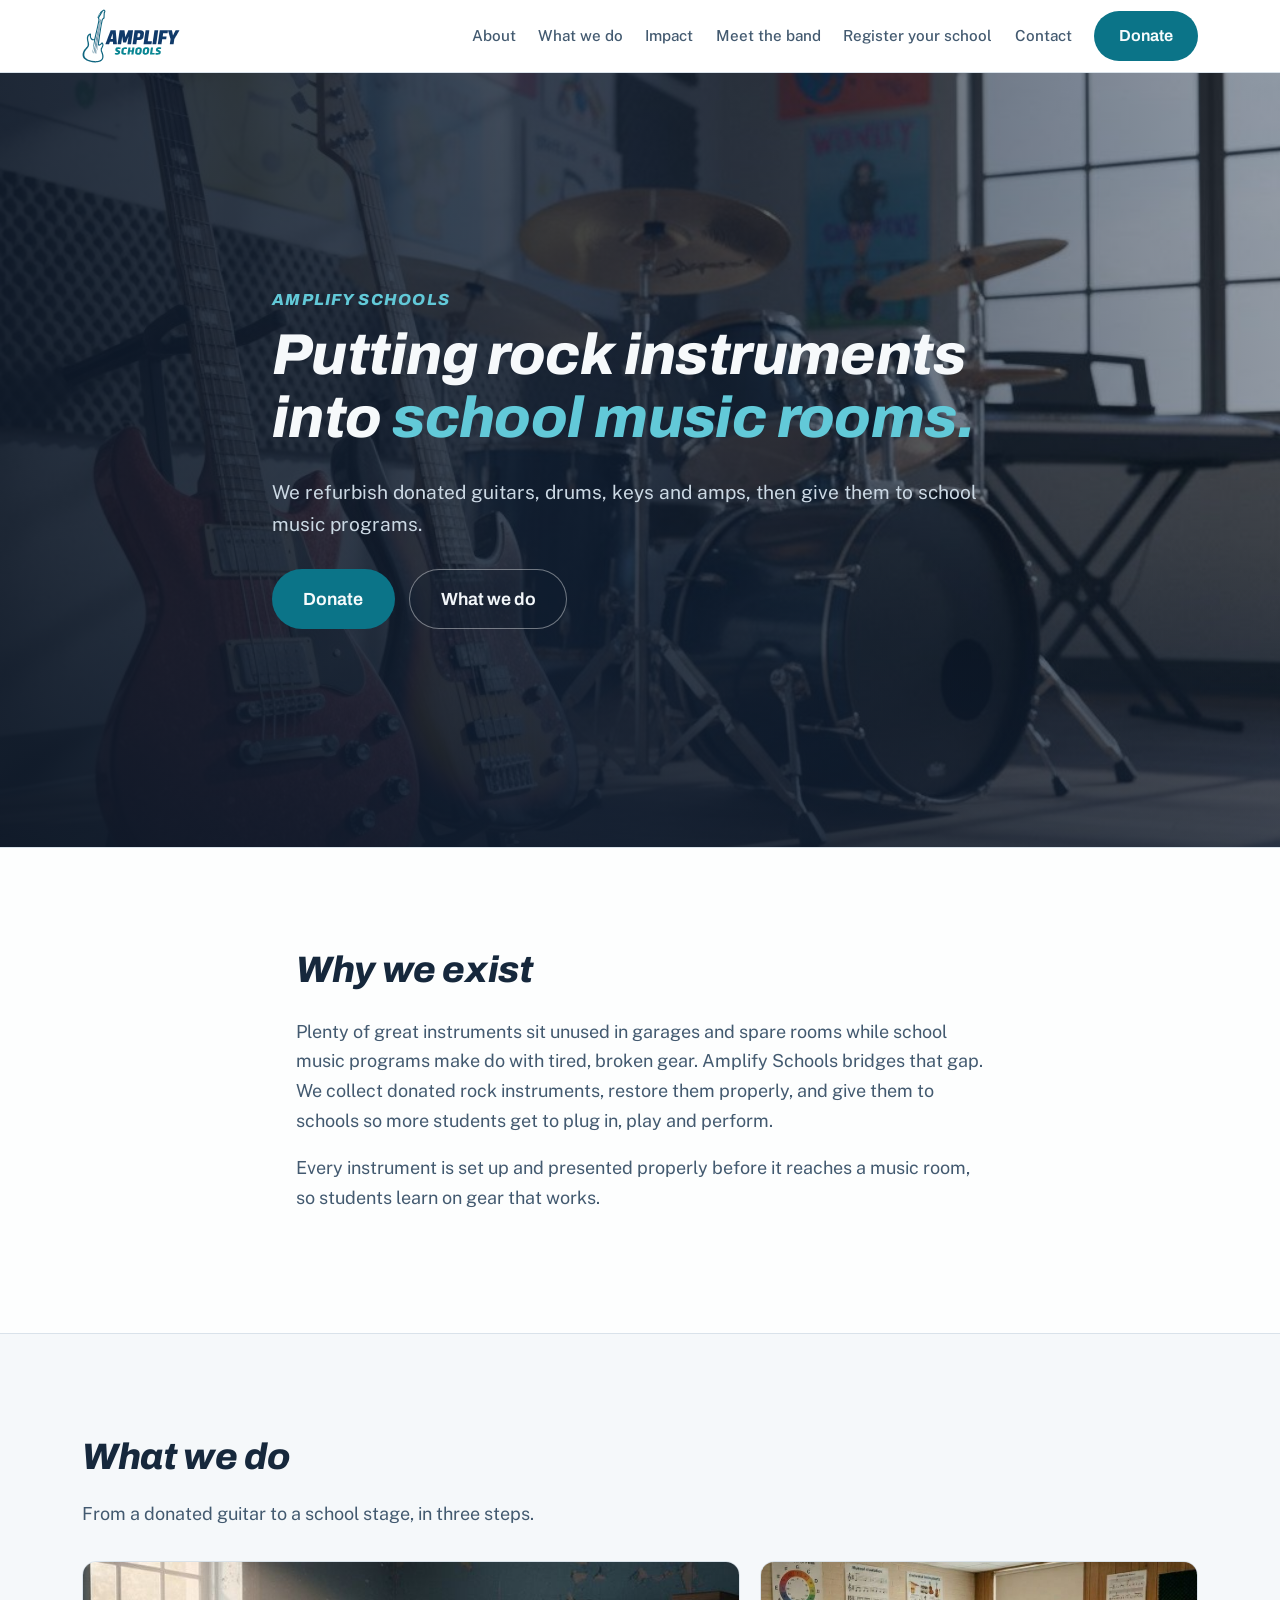
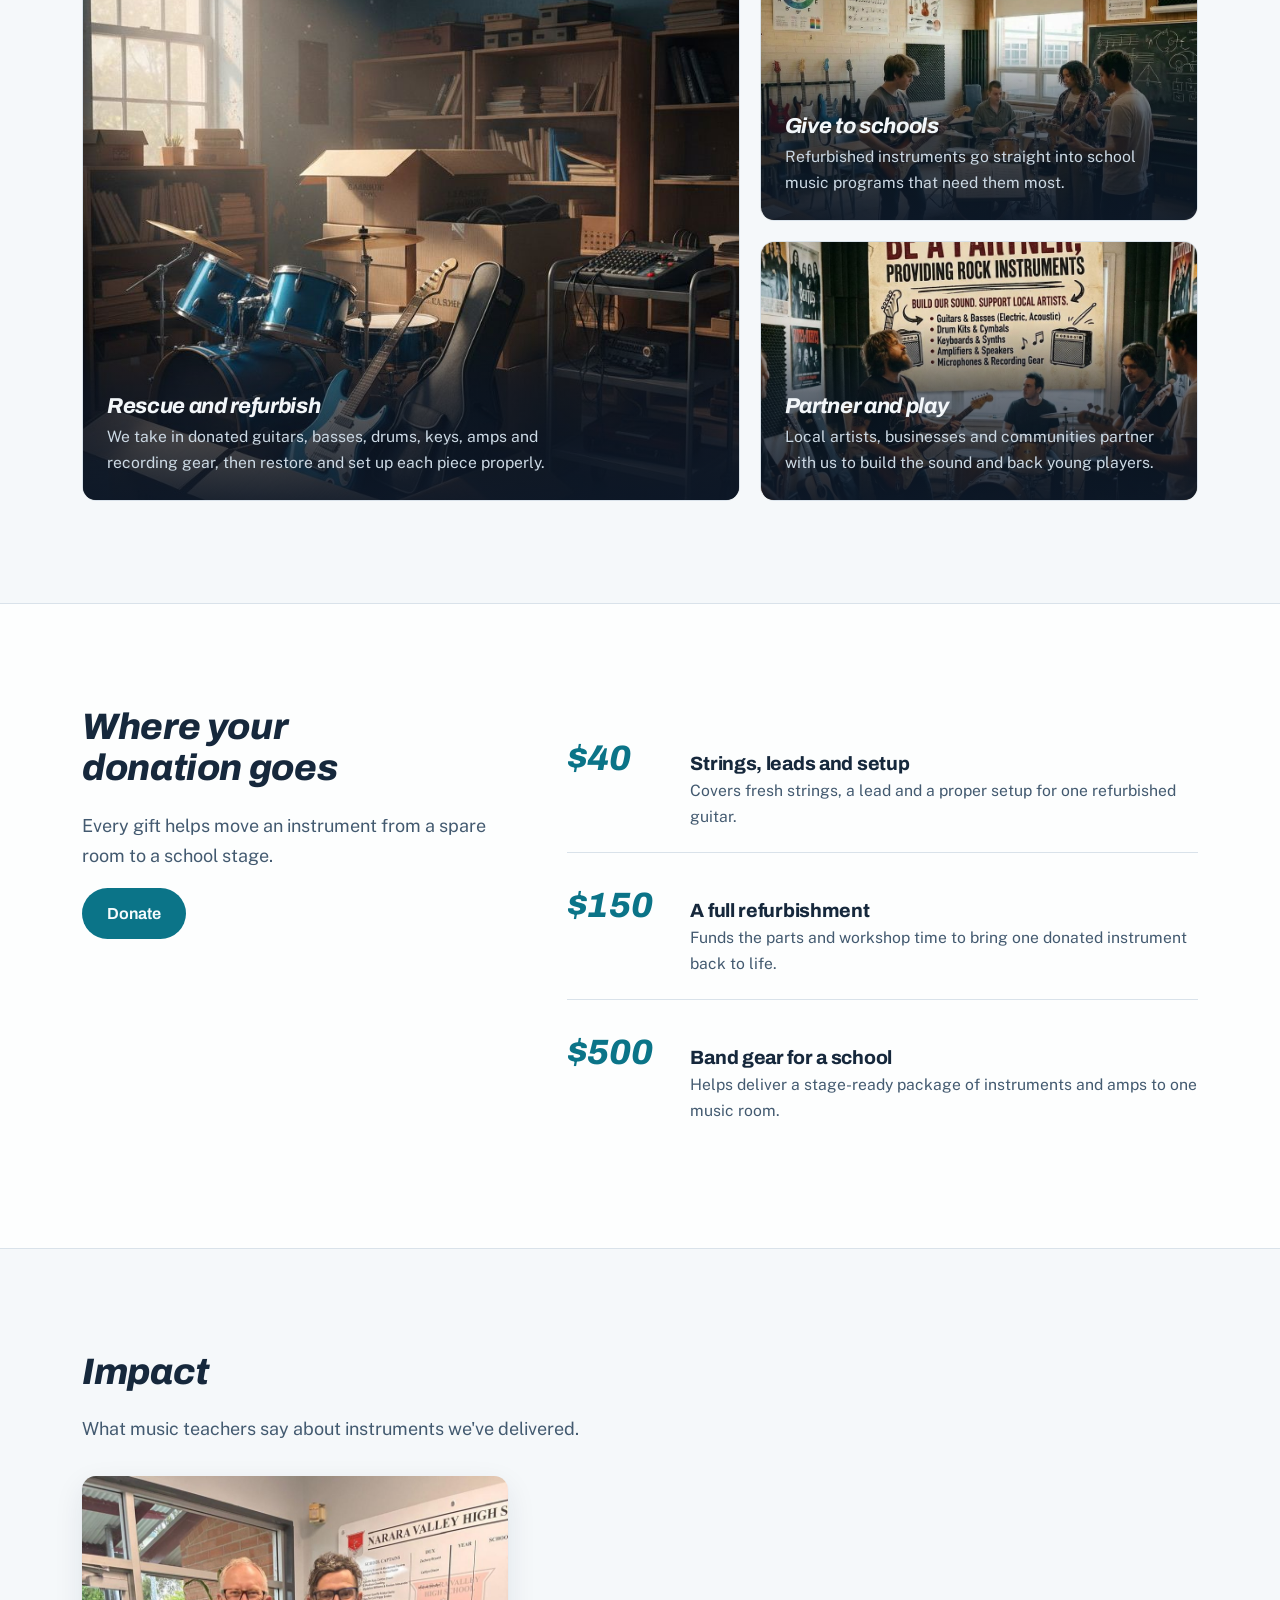
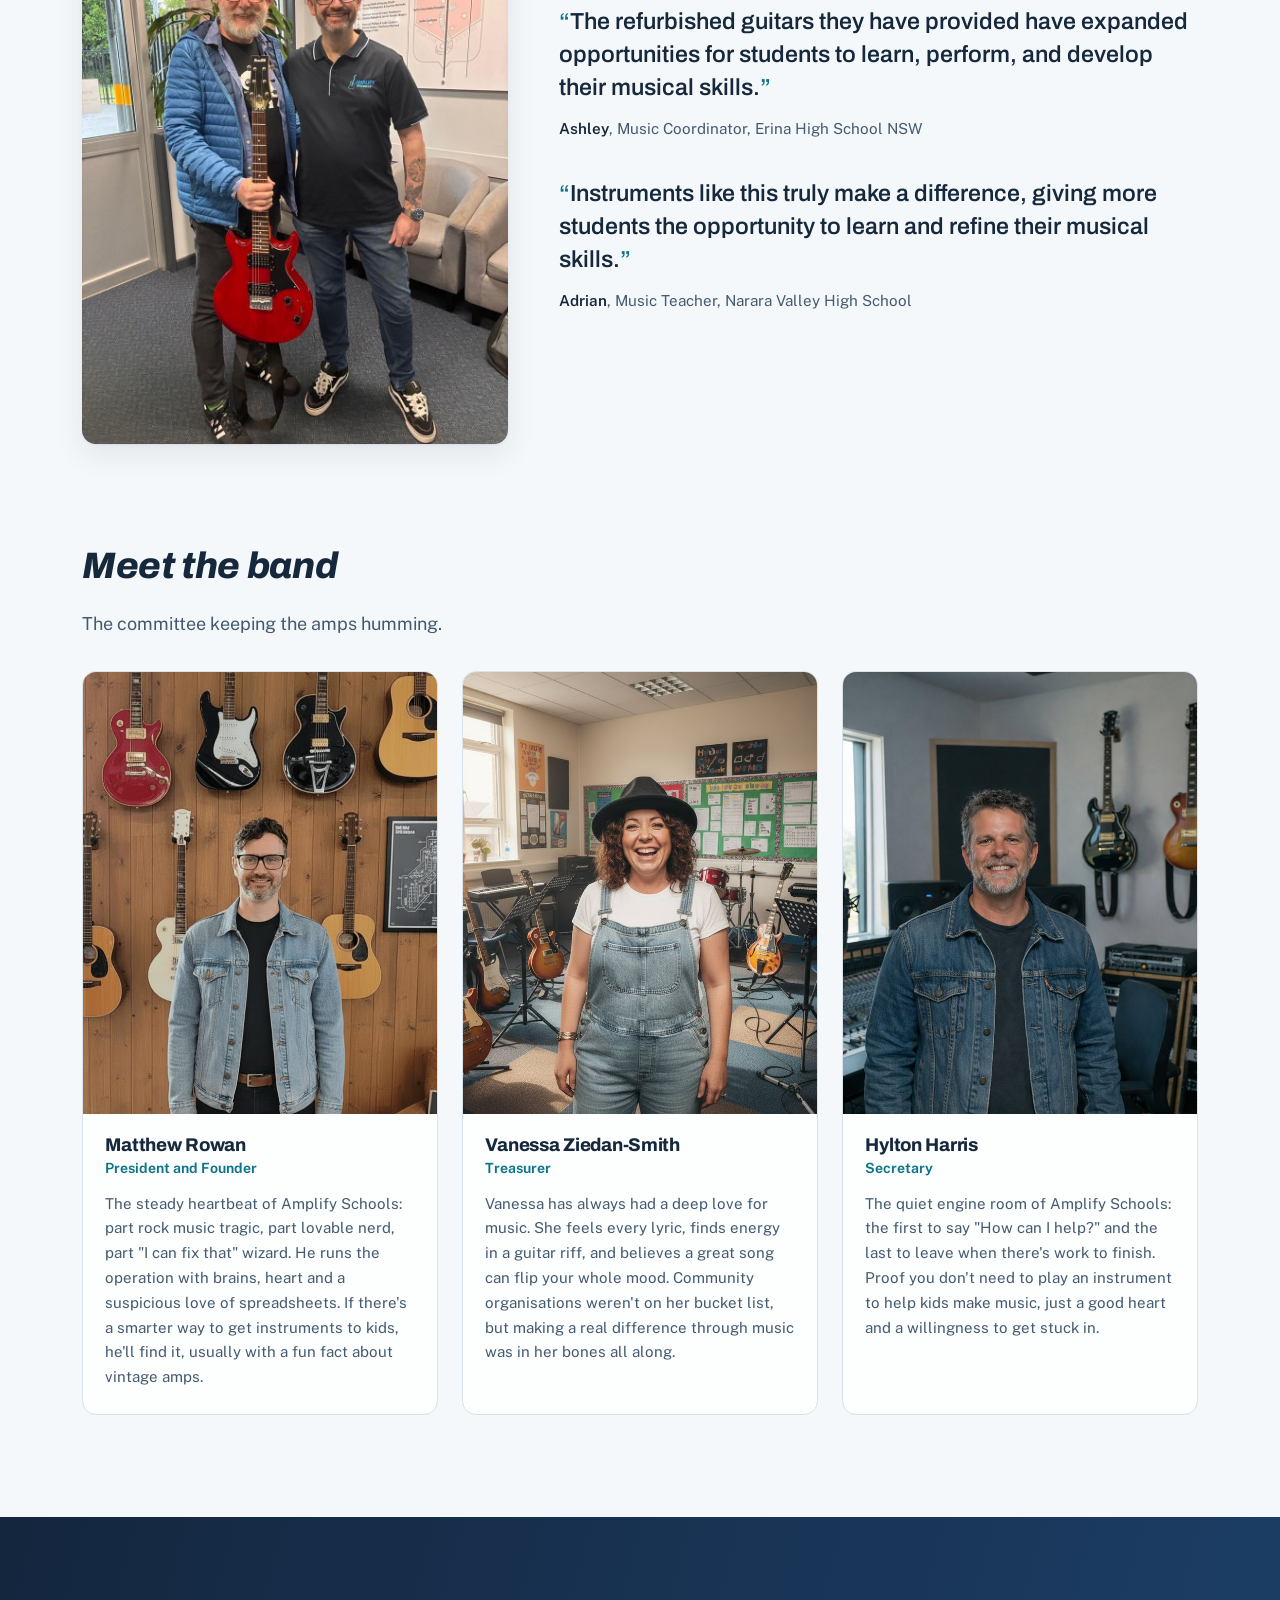
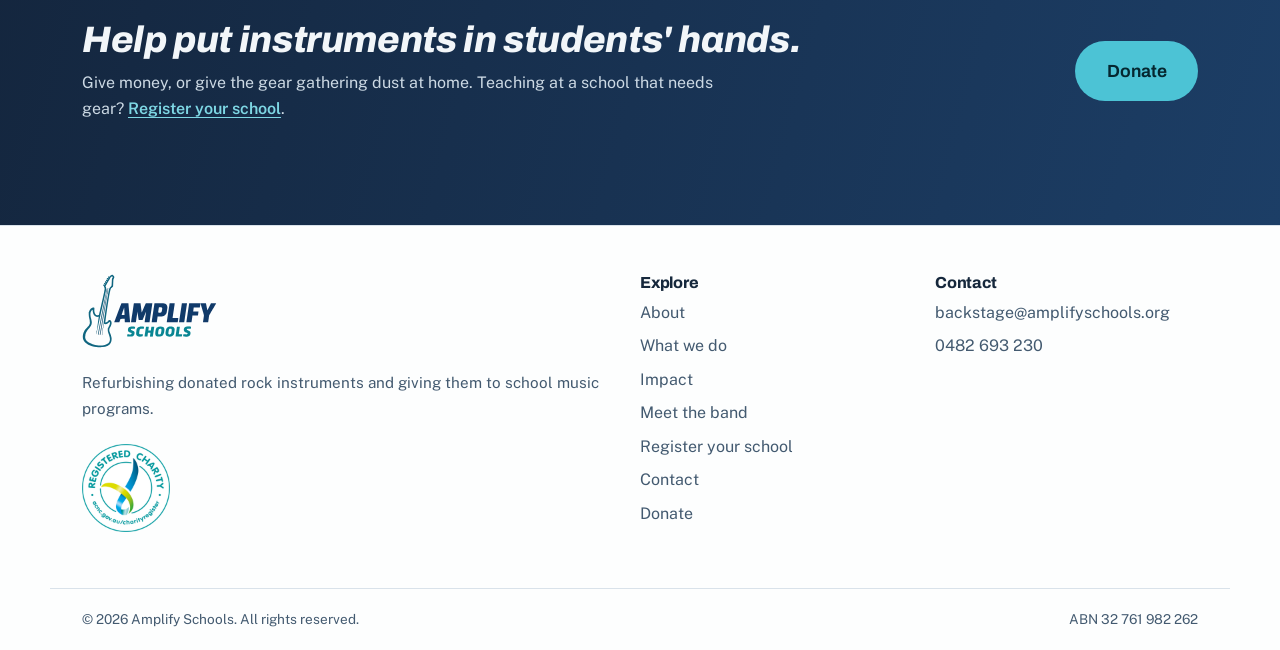
==== commit 16a75c04: "Put the name in the homepage heading and keep repo files off the site Google doesn't rank amplifysch" ====
--- a/index.html
+++ b/index.html
@@ -33,6 +33,7 @@
           "propertyID": "ABN",
           "value": "32 761 982 262"
         },
+        "sameAs": ["https://www.acnc.gov.au/charity/charities/515e9afa-9e64-f111-a826-6045bde523ce/profile"],
         "areaServed": {
           "@type": "Country",
           "name": "Australia"
@@ -49,10 +50,12 @@
     ]
   }
   </script>
-  <link rel="icon" href="data:image/svg+xml,%3Csvg xmlns='http://www.w3.org/2000/svg' viewBox='0 0 64 64'%3E%3Crect width='64' height='64' rx='14' fill='%231c3e66'/%3E%3Ctext x='33' y='47' font-family='Arial, sans-serif' font-size='42' font-weight='800' font-style='italic' text-anchor='middle' fill='%234cc3d5'%3EA%3C/text%3E%3C/svg%3E">
+  <link rel="icon" href="favicon.ico" sizes="16x16 32x32 48x48">
+  <link rel="icon" href="favicon.svg" type="image/svg+xml">
+  <link rel="apple-touch-icon" href="apple-touch-icon.png">
   <link rel="preload" href="assets/fonts/archivo-latin-wght-italic.woff2" as="font" type="font/woff2" crossorigin>
   <link rel="preload" href="assets/fonts/public-sans-latin-wght-normal.woff2" as="font" type="font/woff2" crossorigin>
-  <link rel="stylesheet" href="assets/css/styles.css?v=14">
+  <link rel="stylesheet" href="assets/css/styles.css?v=15">
   <script>document.documentElement.classList.add("js");</script>
 </head>
 <body>
@@ -86,7 +89,7 @@
       <img class="hero-bg" src="assets/img/hero-music-room.jpg" alt="" width="1024" height="768" fetchpriority="high">
       <div class="container">
         <div class="hero-content">
-          <h1>Putting rock instruments into <span class="accent-word">school music rooms.</span></h1>
+          <h1><span class="hero-kicker">Amplify Schools<span class="visually-hidden">:</span></span> Putting rock instruments into <span class="accent-word">school music rooms.</span></h1>
           <p class="lede">We refurbish donated guitars, drums, keys and amps, then give them to school music programs.</p>
           <div class="hero-actions">
             <a class="btn btn-primary btn-lg" href="donate.html">Donate</a>
@@ -259,8 +262,7 @@
           </picture>
         </a>
         <p>Refurbishing donated rock instruments and giving them to school music programs.</p>
-        <!-- EDIT ME: the Tick links to an ACNC Charity Register search for our ABN; swap in the direct listing URL (every page footer, plus the note on donate.html) -->
-        <a class="charity-tick" href="https://www.acnc.gov.au/charity/charities?search=32761982262">
+        <a class="charity-tick" href="https://www.acnc.gov.au/charity/charities/515e9afa-9e64-f111-a826-6045bde523ce/profile">
           <picture>
             <source srcset="assets/img/acnc-charity-tick-dark.webp" media="(prefers-color-scheme: dark)">
             <img src="assets/img/acnc-charity-tick.webp" alt="Registered charity: view our listing on the ACNC Charity Register" width="264" height="264" loading="lazy">
--- a/assets/css/styles.css
+++ b/assets/css/styles.css
@@ -238,6 +238,13 @@
 }
 .hero-cinema h1 { color: #f6f9fb; margin-bottom: 0.4em; }
 .hero-cinema h1 .accent-word { color: #62c9d8; }
+/* Brand name as a small line above the headline. It sits inside the h1 so
+   search engines read "Amplify Schools: Putting rock instruments into..." */
+.hero-cinema h1 .hero-kicker {
+  display: block; margin-bottom: 0.9rem;
+  font-size: 1rem; font-weight: 800; letter-spacing: 0.08em; text-transform: uppercase;
+  color: #62c9d8;
+}
 .hero-cinema .lede { color: #ccd9e4; margin-bottom: 1.8rem; font-size: 1.2rem; }
 .hero-actions { display: flex; flex-wrap: wrap; gap: 0.9rem; align-items: center; }
 
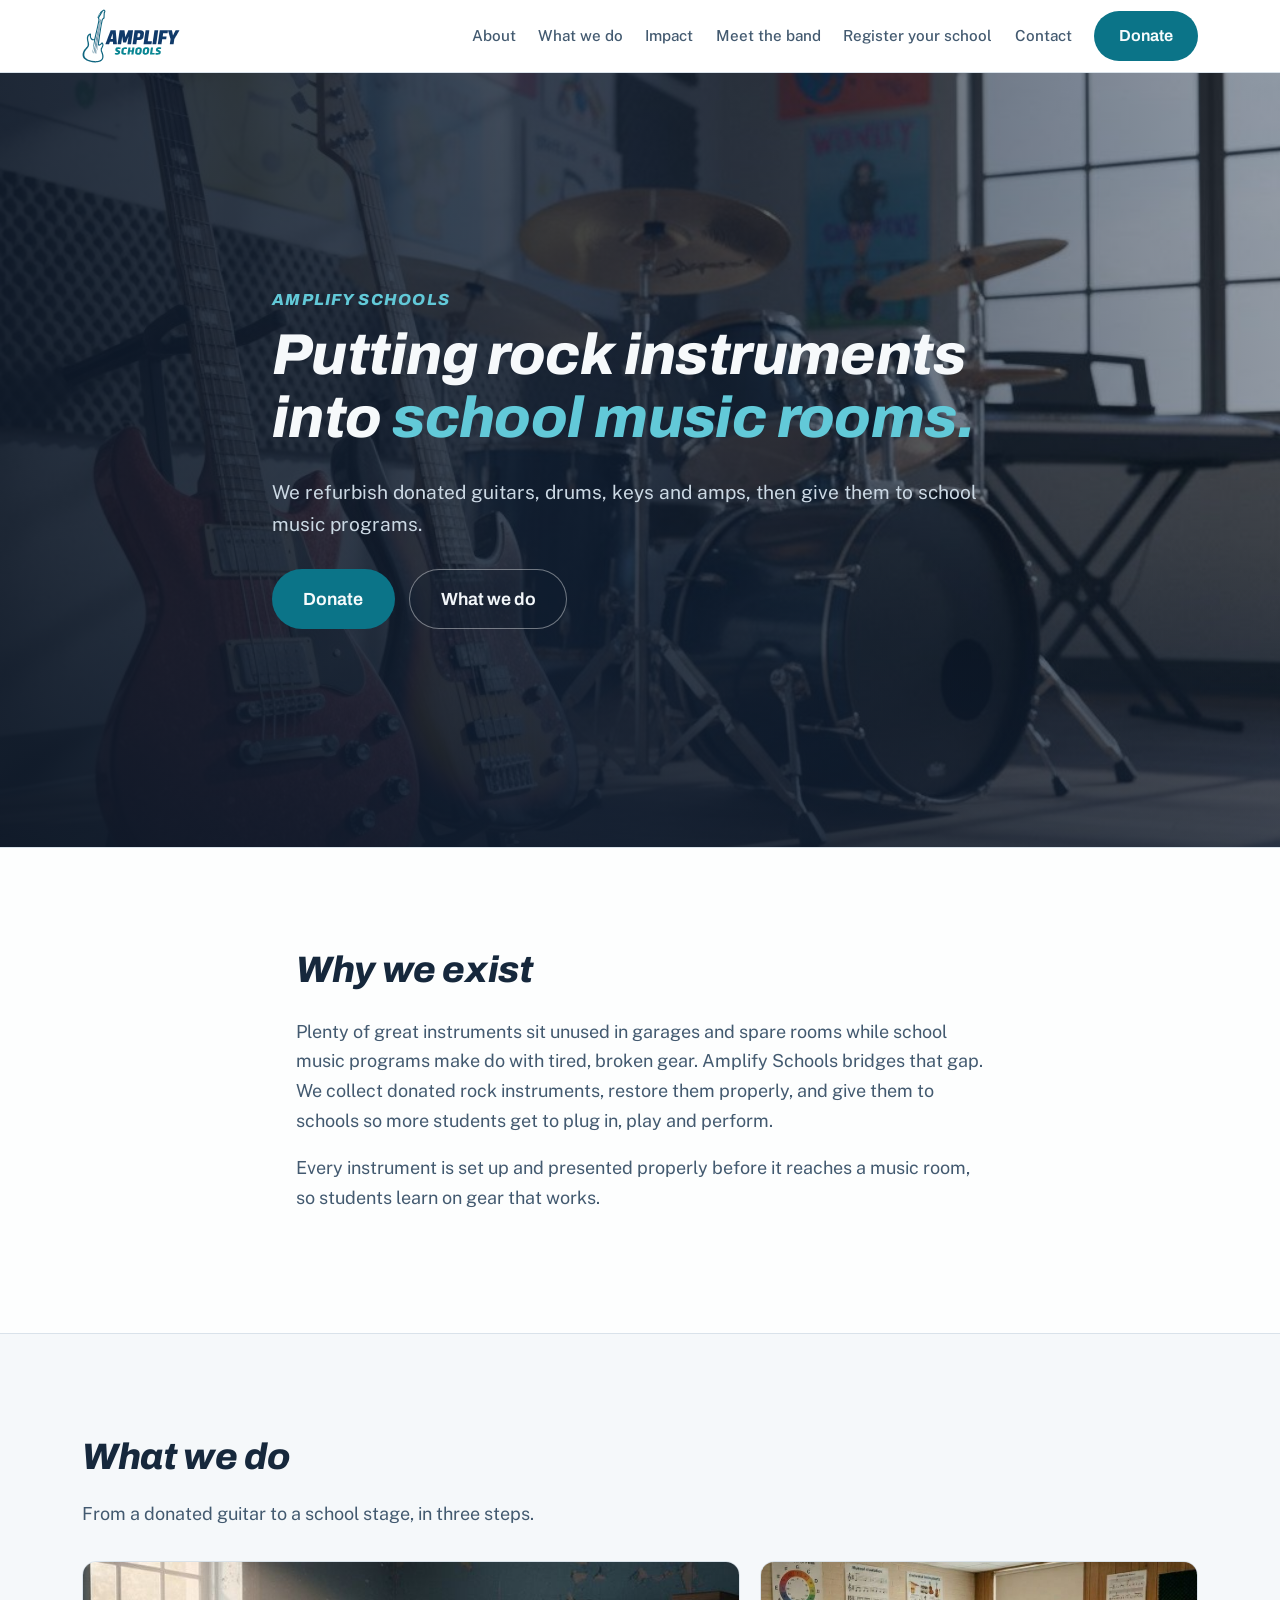
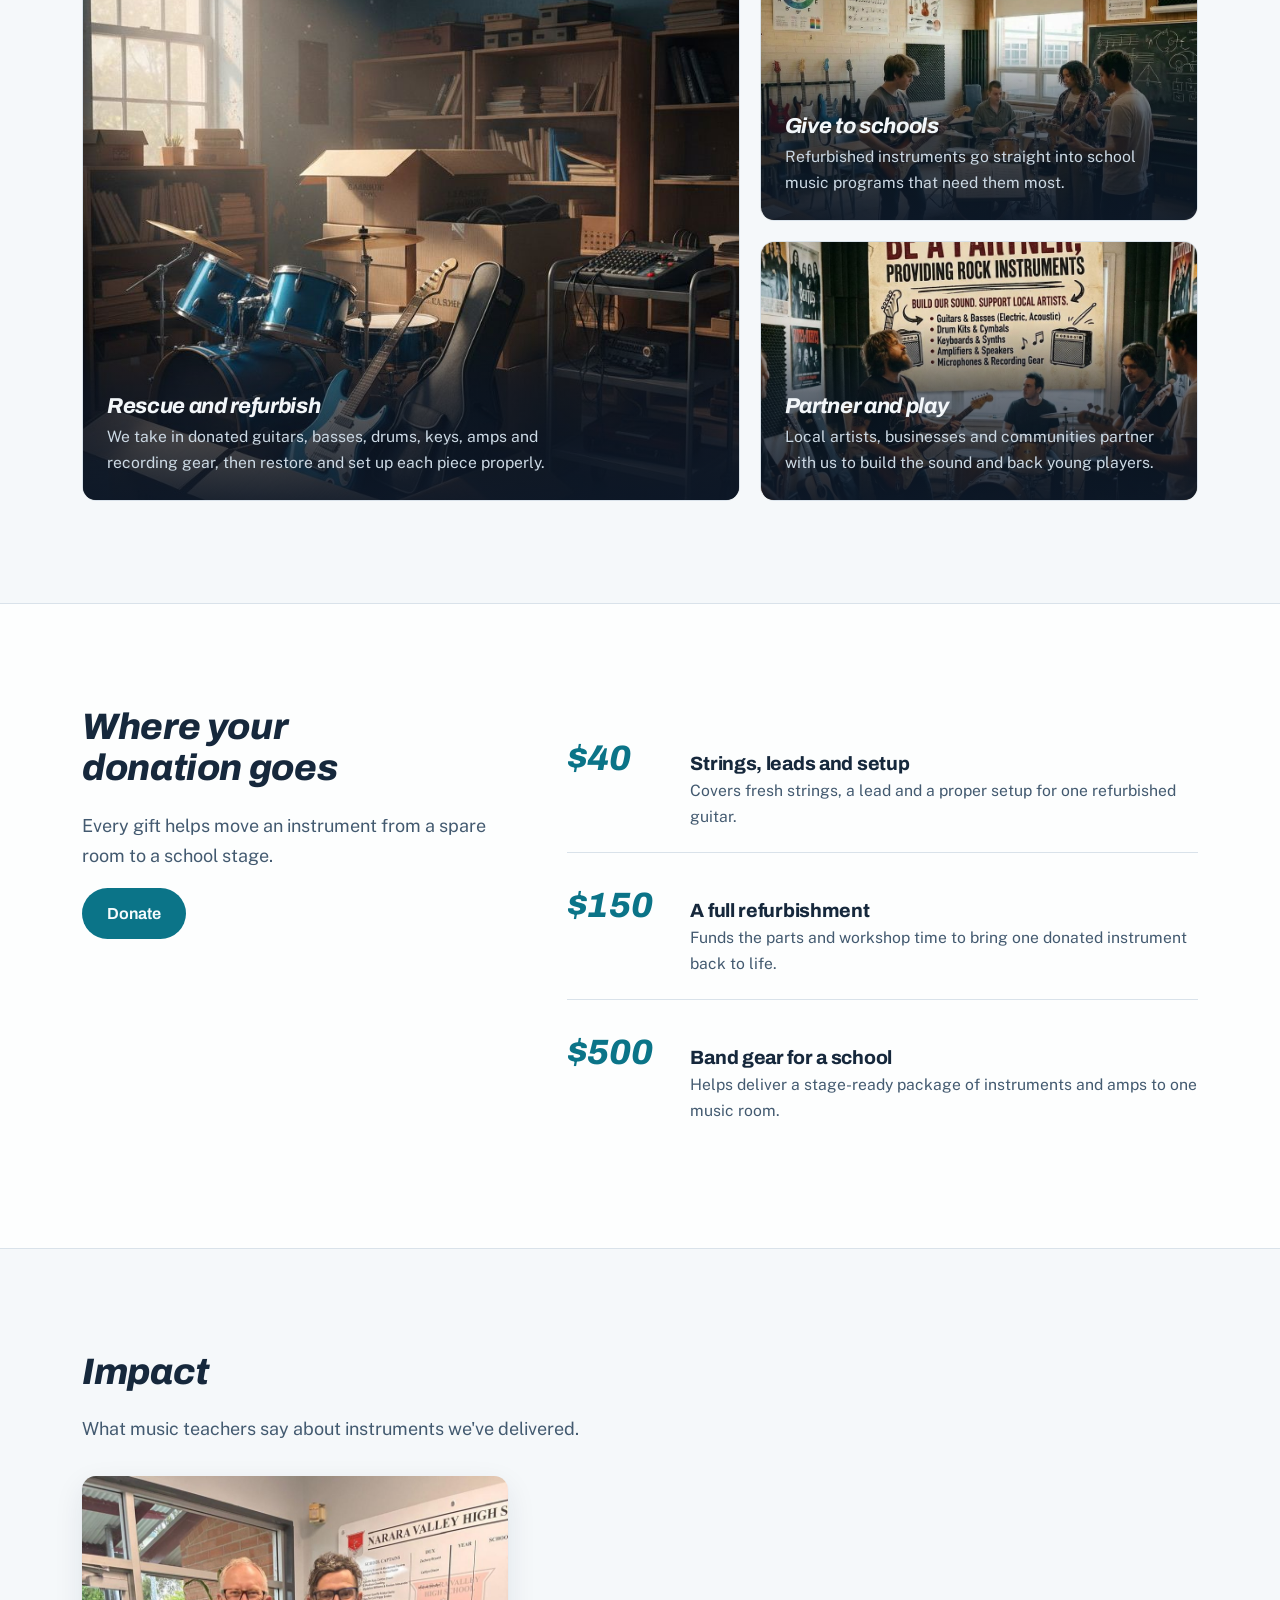
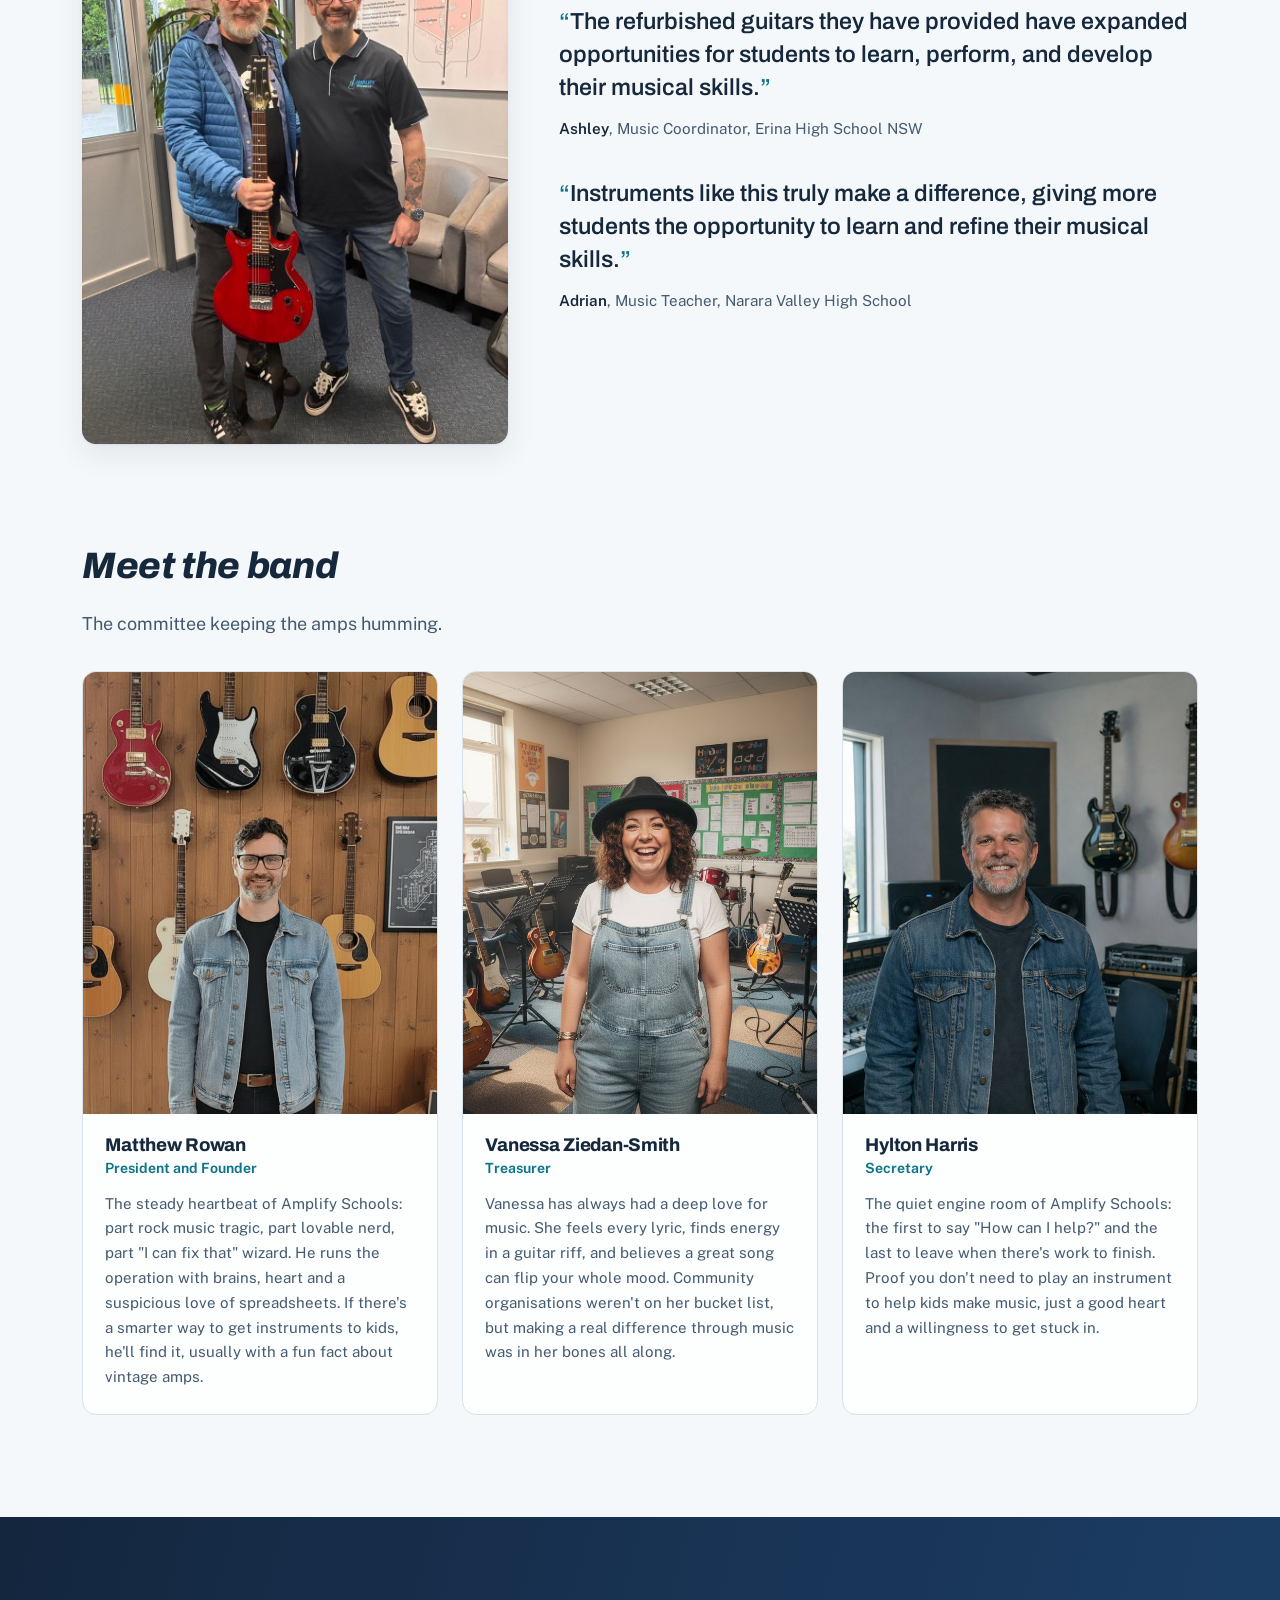
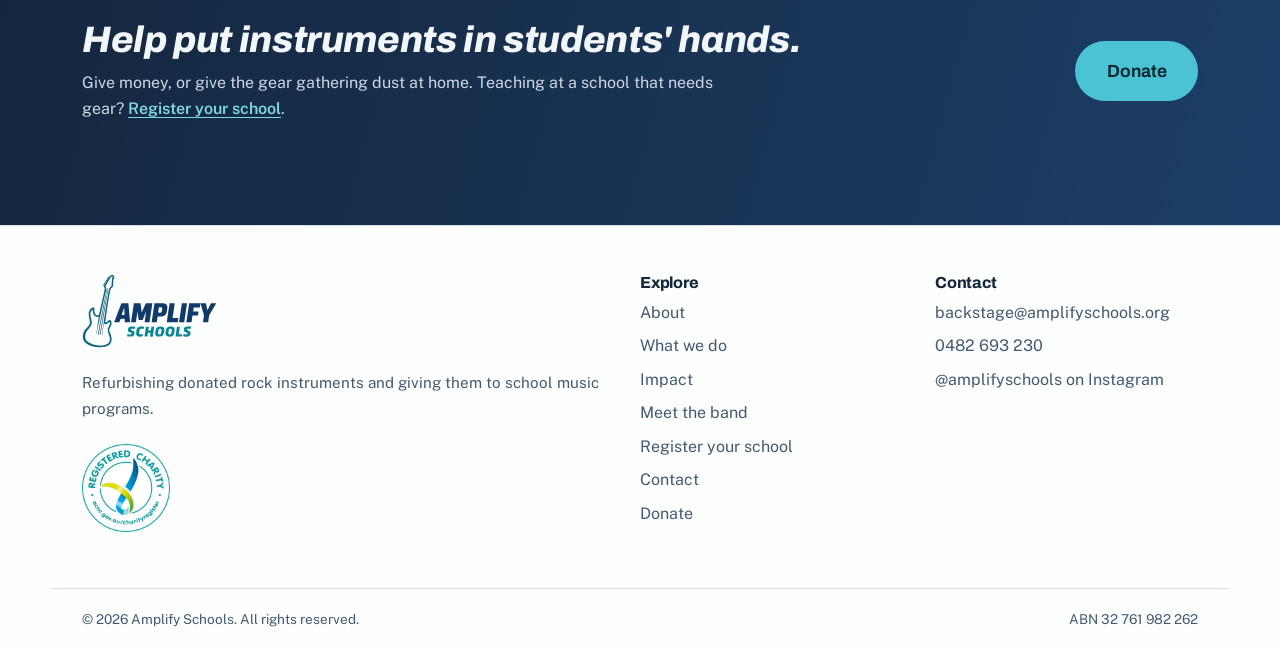
==== commit 34df44bc: "Link the Instagram profile from the footer and structured data Add @amplifyschools on Instagram to t" ====
--- a/index.html
+++ b/index.html
@@ -33,7 +33,10 @@
           "propertyID": "ABN",
           "value": "32 761 982 262"
         },
-        "sameAs": ["https://www.acnc.gov.au/charity/charities/515e9afa-9e64-f111-a826-6045bde523ce/profile"],
+        "sameAs": [
+          "https://www.acnc.gov.au/charity/charities/515e9afa-9e64-f111-a826-6045bde523ce/profile",
+          "https://www.instagram.com/amplifyschools/"
+        ],
         "areaServed": {
           "@type": "Country",
           "name": "Australia"
@@ -284,9 +287,9 @@
       <div>
         <h3>Contact</h3>
         <ul>
-          <!-- EDIT ME: real contact details -->
           <li><a href="mailto:backstage@amplifyschools.org">backstage@amplifyschools.org</a></li>
           <li><a href="tel:+61482693230">0482 693 230</a></li>
+          <li><a href="https://www.instagram.com/amplifyschools/">@amplifyschools on Instagram</a></li>
         </ul>
       </div>
     </div>
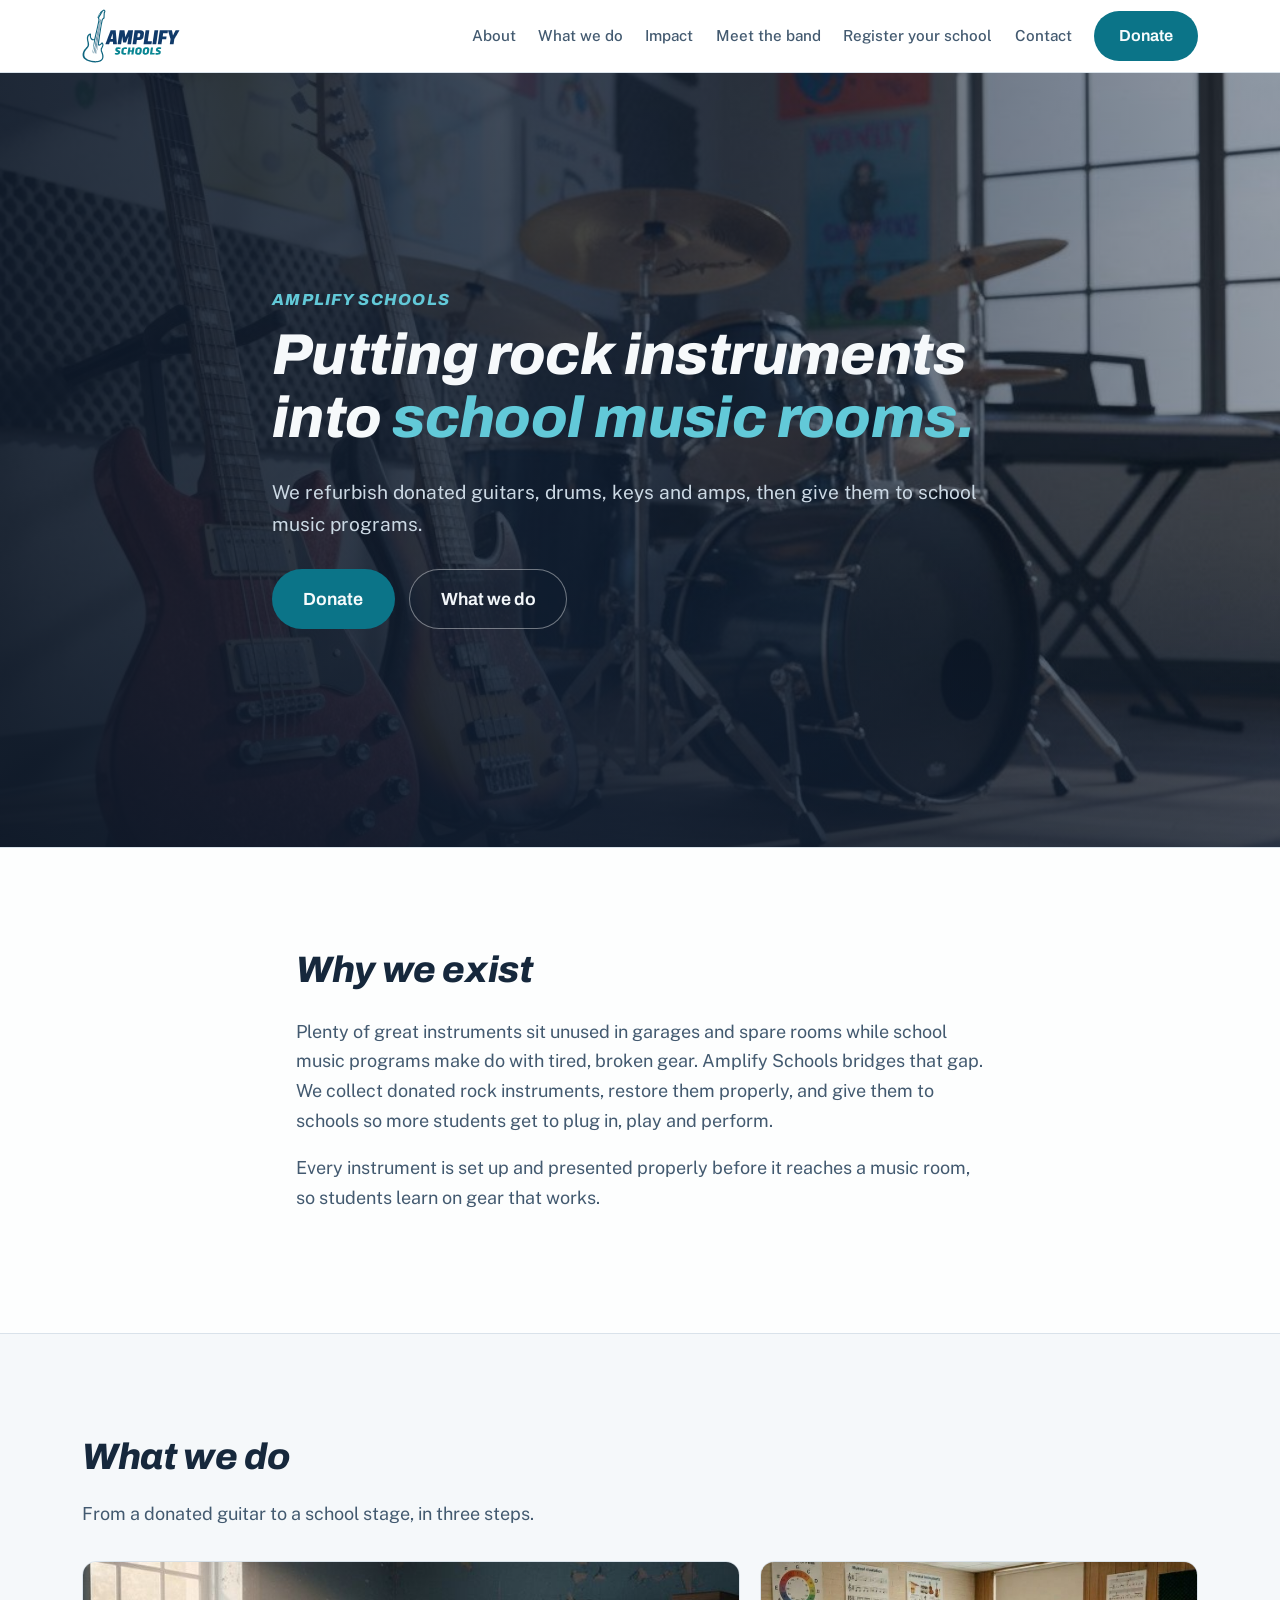
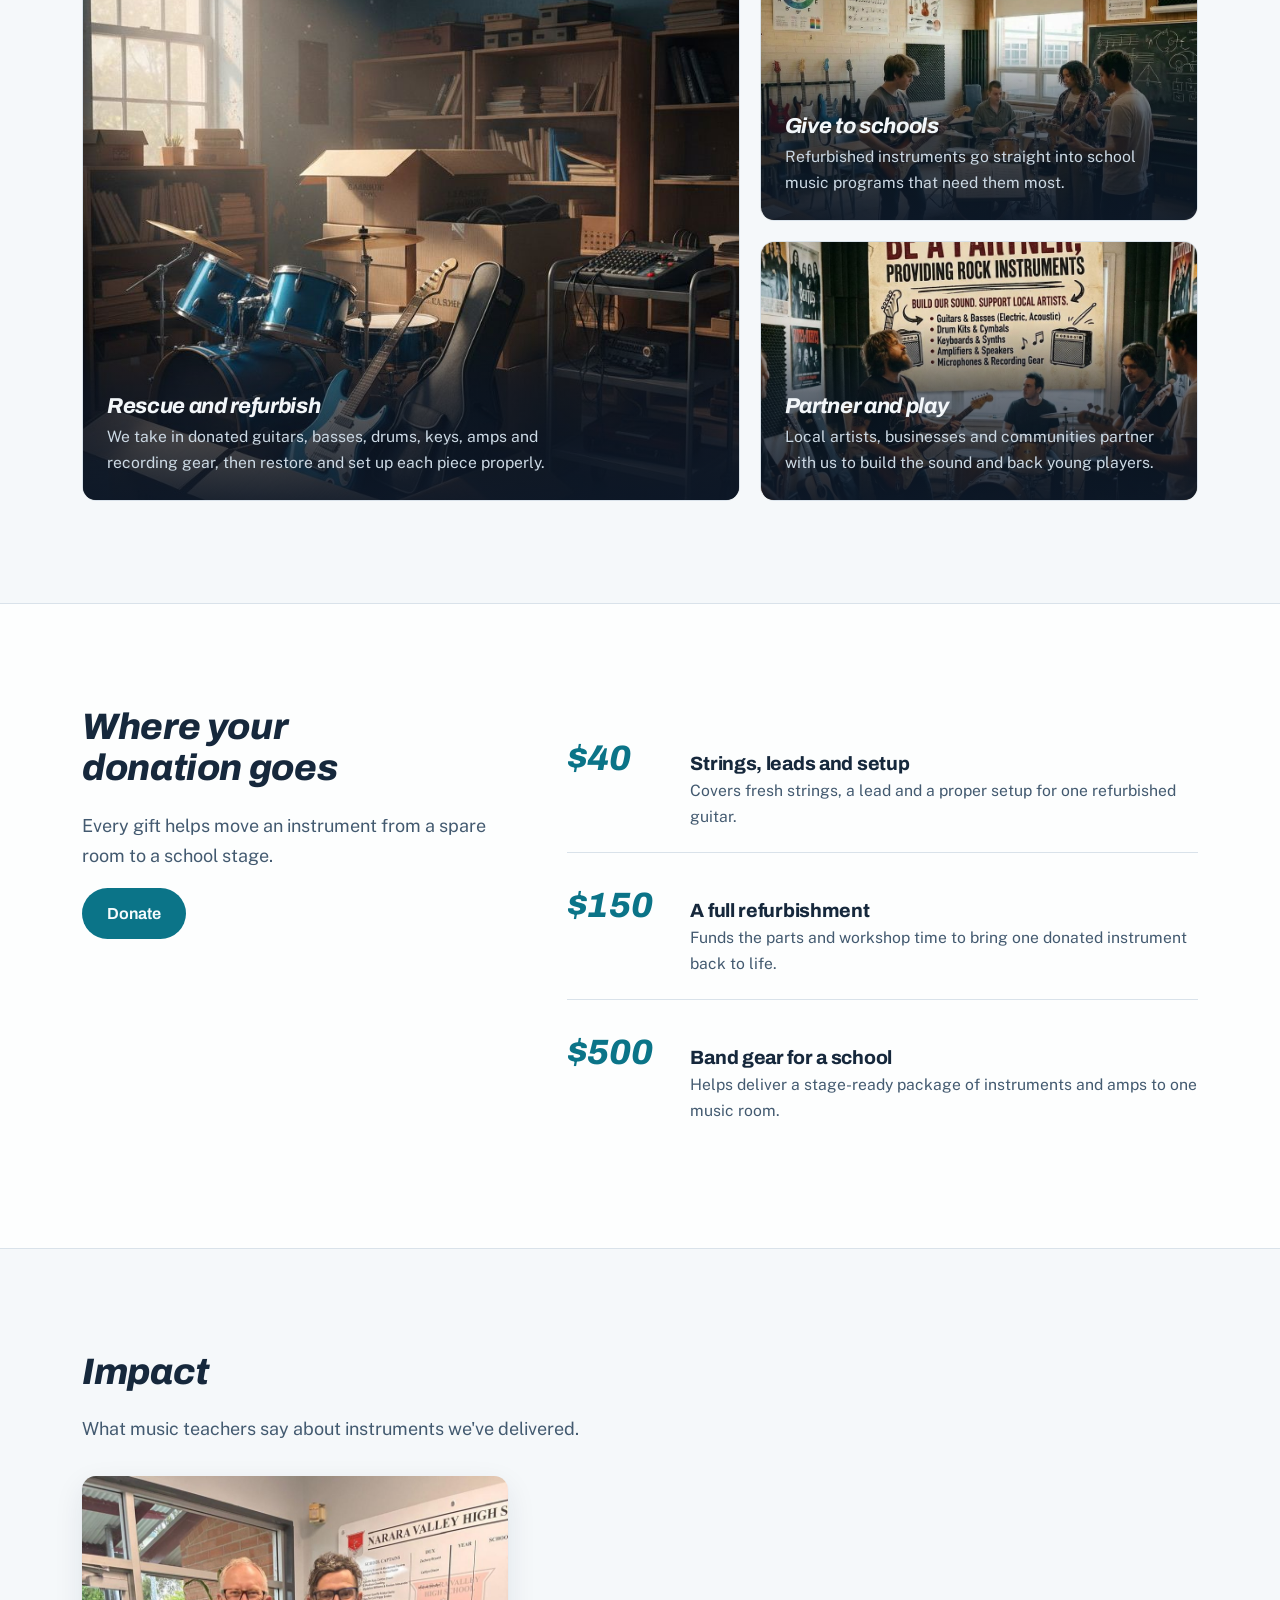
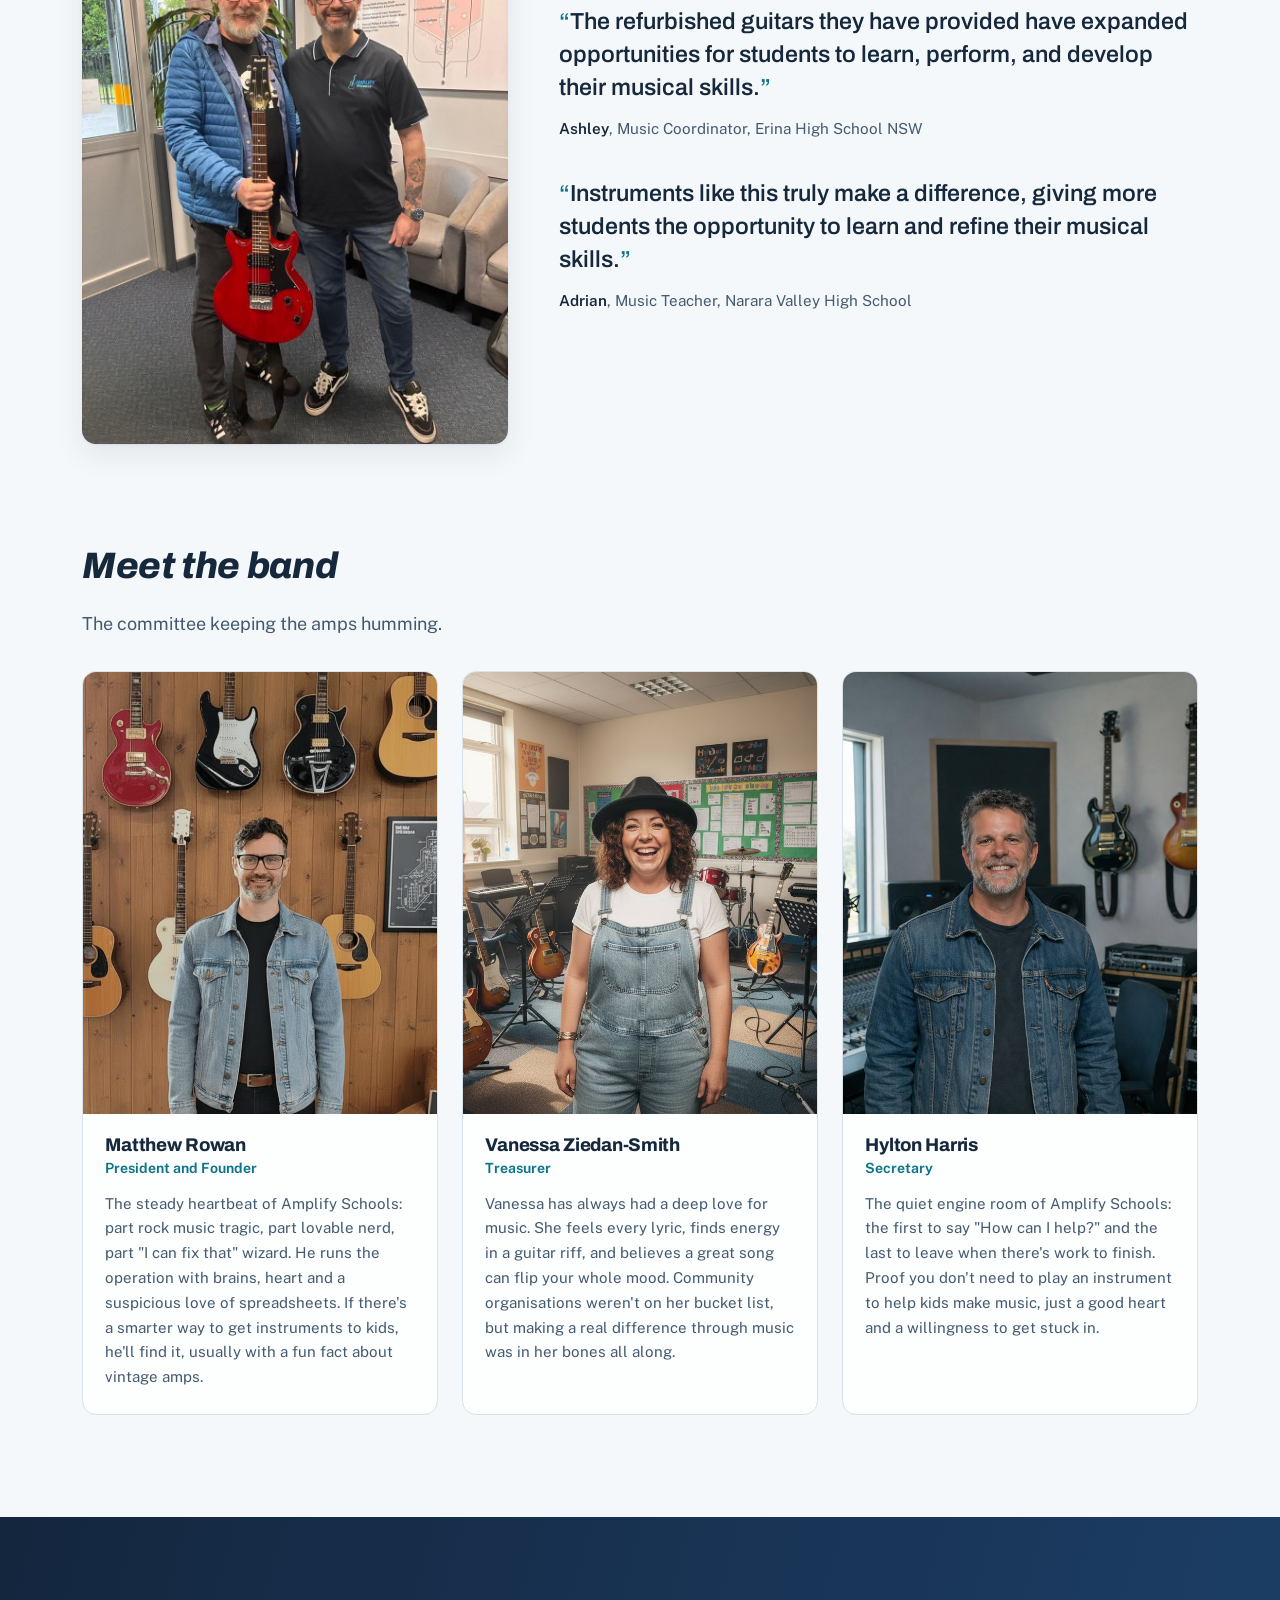
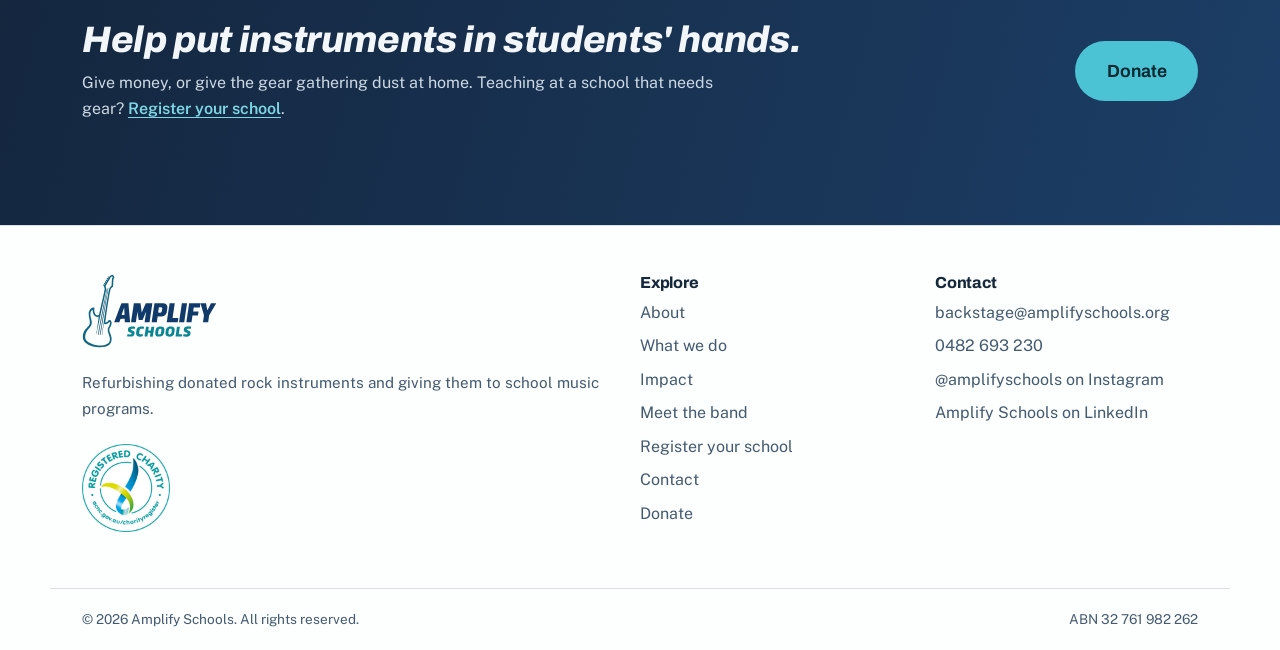
==== commit 0d87a575: "Link the LinkedIn company page from the footer and structured data Add "Amplify Schools on LinkedIn"" ====
--- a/index.html
+++ b/index.html
@@ -35,7 +35,8 @@
         },
         "sameAs": [
           "https://www.acnc.gov.au/charity/charities/515e9afa-9e64-f111-a826-6045bde523ce/profile",
-          "https://www.instagram.com/amplifyschools/"
+          "https://www.instagram.com/amplifyschools/",
+          "https://www.linkedin.com/company/amplify-schools/"
         ],
         "areaServed": {
           "@type": "Country",
@@ -290,6 +291,7 @@
           <li><a href="mailto:backstage@amplifyschools.org">backstage@amplifyschools.org</a></li>
           <li><a href="tel:+61482693230">0482 693 230</a></li>
           <li><a href="https://www.instagram.com/amplifyschools/">@amplifyschools on Instagram</a></li>
+          <li><a href="https://www.linkedin.com/company/amplify-schools/">Amplify Schools on LinkedIn</a></li>
         </ul>
       </div>
     </div>
